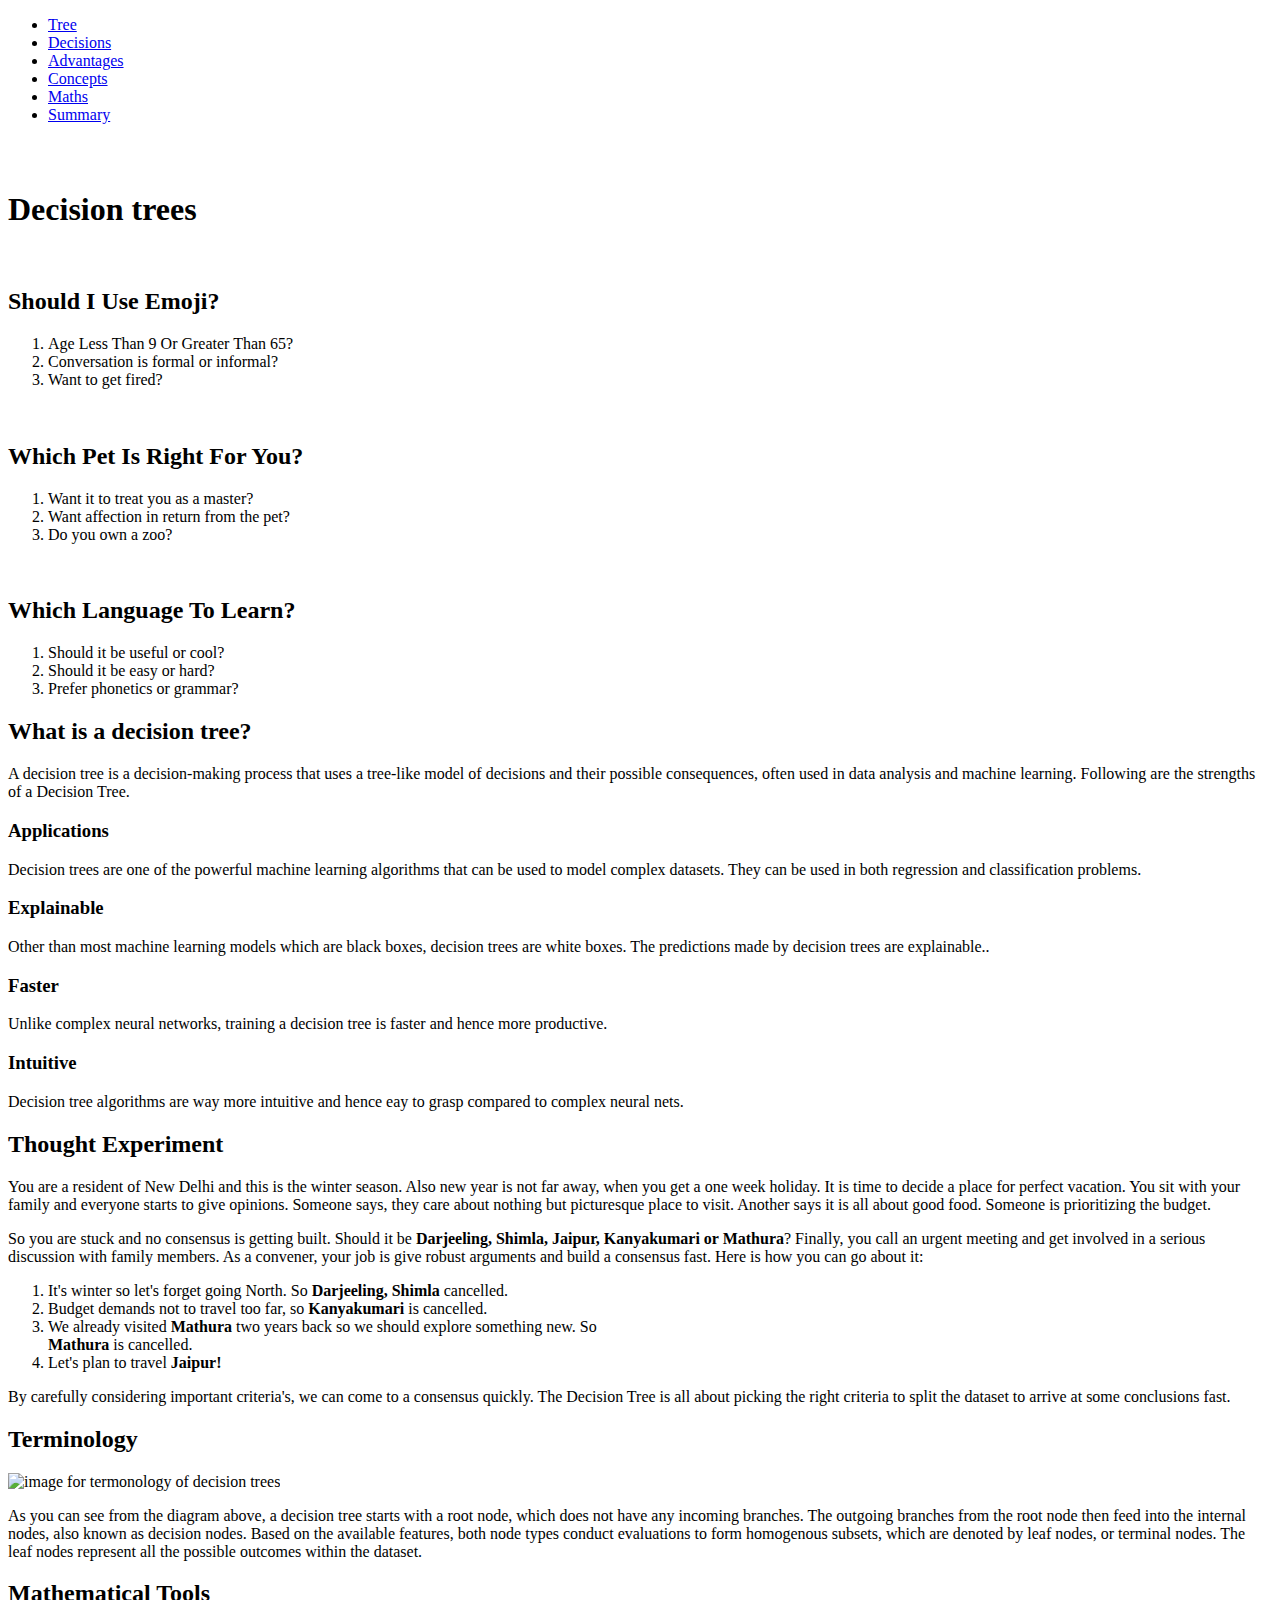
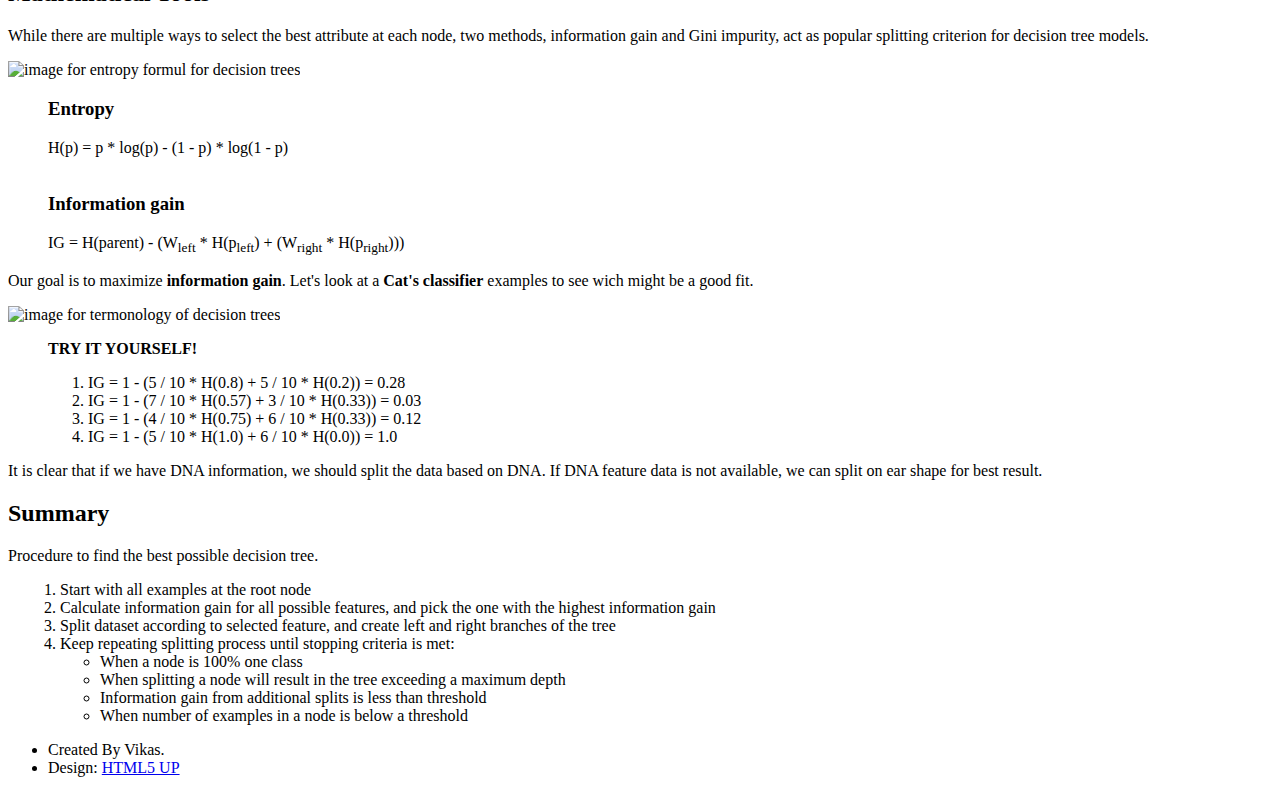
==== index.html @ 7789162d "Add files via upload" ====
<!DOCTYPE HTML>
<!--
	Hyperspace by HTML5 UP
	html5up.net | @ajlkn
	Free for personal and commercial use under the CCA 3.0 license (html5up.net/license)
-->
<html>

<head>
	<title>Decision trees</title>
	<meta charset="utf-8" />
	<meta name="viewport" content="width=device-width, initial-scale=1, user-scalable=no" />
	<link rel="stylesheet" href="assets/css/main.css" />
	<link rel="stylesheet" href="assets/css/tree.css" />
	<noscript>
		<link rel="stylesheet" href="assets/css/noscript.css" />
	</noscript>


</head>

<body class="is-preload">

	<!-- Sidebar -->
	<section id="sidebar">
		
		<div class="inner">
			<nav>
				<ul>
					<li><a href="#intro">Tree</a></li>
					<li><a href="#one">Decisions</a></li>
					<li><a href="#two">Advantages</a></li>

					<li><a href="#three">Concepts</a></li>
					<li><a href="#four">Maths</a></li>
					<li><a href="#five">Summary</a></li>

				</ul>
			</nav>
		</div>
	</section>

	<!-- Wrapper -->
	<div id="wrapper">
		<div style="margin-left: 8px; margin-right: 8px; padding: 6px; text-align: right;">
			<a href="/index.html" style="color: #fff;">Home</a>
			<a href="/details.html" style="margin-left: 10px; color: #fff;">Details</a>
			<a href="/lab.html" style="color: #fff; margin-left: 10px;">Lab</a>
		</div>
		
		<!-- Intro -->
		<section id="intro" class="wrapper style1 fullscreen fade-up">
			<div class="inner">
				<h1>Decision trees</h1>
			</div>
		</section>

		<!-- One -->
		<section id="one" class="wrapper style2 spotlights">
			<section>
				<a href="#" class="image"><img src="images/emoji.png" alt="" data-position="center center" /></a>
				<div class="content">
					<div class="inner">
						<h2>Should I Use Emoji?</h2>

						<ol class="">
							<li>
								Age Less Than 9 Or Greater Than 65?
							</li>
							<li>
								Conversation is formal or informal?
							</li>
							<li>
								Want to get fired?
							</li>

						</ol>
					</div>
				</div>
			</section>
			<section>
				<a href="#" class="image"><img src="images/pets.png" alt="" data-position="top center" /></a>
				<div class="content">
					<div class="inner">
						<h2>Which Pet Is Right For You?</h2>
						<ol class="">
							<li>
								Want it to treat you as a master?
							</li>
							<li>
								Want affection in return from the pet?
							</li>
							<li>
								Do you own a zoo?
							</li>

						</ol>
					</div>
				</div>
			</section>
			<section>
				<a href="#" class="image"><img src="images/language.png" alt="" data-position="25% 25%" /></a>
				<div class="content">
					<div class="inner">
						<h2>Which Language To Learn?</h2>
						<ol class="">
							<li>
								Should it be useful or cool?
							</li>
							<li>
								Should it be easy or hard?
							</li>
							<li>
								Prefer phonetics or grammar?
							</li>

						</ol>
					</div>
				</div>
			</section>

		</section>

		<!-- Two -->
		<section id="two" class="wrapper style3 fade-up">
			<div class="inner">
				<h2>What is a decision tree?</h2>
				<p> A decision tree is a decision-making process that uses a tree-like model
					of decisions and their possible consequences, often used in data analysis and machine learning.
					Following are the strengths of
					a Decision Tree.</p>
				<div class="features">
					<section>
						<h3>Applications</h3>
						<p>Decision trees are one of the powerful machine learning algorithms that can be used to model
							complex datasets. They can be used in both regression and classification problems.</p>
					</section>
					<section>
						<h3>Explainable</h3>
						<p>Other than most machine learning models which are black boxes, decision trees are white
							boxes. The predictions made by decision trees are explainable..</p>
					</section>
					<section>
						<h3>Faster</h3>
						<p>Unlike complex neural networks, training a decision tree is faster and hence more productive.
						</p>
					</section>

					<section>
						<h3>Intuitive</h3>
						<p>Decision tree algorithms are way more intuitive and hence eay to grasp compared to complex
							neural nets.</p>
					</section>

				</div>

			</div>
		</section>

		<section id="three" class="wrapper style3 fade-up">
			<div class="inner">
				<div class="faetures">

					<!-- Concept -->
					<section>
						<h2>Thought Experiment</h2>
						<p>
							You are a resident of New Delhi and this is the winter season. Also new year is not far
							away, when you get a one week holiday. It is time to decide a place for perfect
							vacation. You sit with your family and everyone starts to give opinions.
							Someone says, they care about nothing but picturesque place to visit. Another says it is
							all about good food. Someone is prioritizing the budget.
						</p>
						<p>
							So you are stuck and no consensus is getting built. Should it be <b>Darjeeling, Shimla,
								Jaipur, Kanyakumari or Mathura</b>?
							Finally, you call an urgent meeting and get involved in a serious discussion with family
							members. As a convener, your job is give robust arguments and build a consensus fast.
							Here is how you can go about it:
						</p>
						<ol>
							<li>It's winter so let's forget going North. So <b>Darjeeling, Shimla</b> cancelled.</li>
							<li>Budget demands not to travel too far, so <b>Kanyakumari</b> is cancelled.</li>
							<li>We already visited <b>Mathura</b> two years back so we should explore something new.
								So</li>
							<b>Mathura</b> is cancelled.
							<li>Let's plan to travel <b>Jaipur!</b></li>
						</ol>

						<p>
							By carefully considering important criteria's, we can come to a consensus quickly. The
							Decision Tree is all about picking the right criteria to split the dataset to arrive at
							some conclusions fast.
						</p>

					</section>

					<!-- Termonology -->
					<section>
						<h2>Terminology</h2>
						<div class="box alt">
							<div class="row gtr-uniform">
								<div class="col-12">
									<span class="">
										<img src="images/termonology.png" width="600"
											alt="image for termonology of decision trees" />
									</span>
								</div>
								<p>As you can see from the diagram above, a decision tree starts with a root node,
									which
									does not have any incoming branches. The outgoing branches from the root node
									then feed
									into the internal nodes, also known as decision nodes. Based on the available
									features,
									both node types conduct evaluations to form homogenous subsets, which are
									denoted by
									leaf nodes, or terminal nodes. The leaf nodes represent all the possible
									outcomes within
									the dataset.</p>

							</div>
						</div>

					</section>
				</div>
			</div>
		</section>
		<!--  -->
		<section id="four" class="wrapper style3 fade-up">
			<div class="inner">
				<div class="faetures">
					<!-- Concept -->
					<section>
						<h2>Mathematical Tools</h2>
						<div class="box alt">
							<div class="row gtr-uniform">
								<p>While there are multiple ways to select the best attribute at each node, two
									methods, information gain and Gini impurity, act as popular splitting criterion
									for decision tree models.
								</p>
								<div class="col-12" style="display: inline;">
									<span class="">
										<img src="images/entropy_curve.png" width="600" class="img_inline"
											alt="image for entropy formul for decision trees" />

									</span>

									<blockquote>
										<h3>Entropy</h3>
										H(p) = p * log(p) - (1 - p) * log(1 - p)
										<br><br>
										<h3>Information gain </h3>
										IG = H(parent) - (W<sub>left</sub> * H(p<sub>left</sub>) +
										(W<sub>right</sub> *
										H(p<sub>right</sub>)))
									</blockquote>
									<p>
										Our goal is to maximize <b>information gain</b>. Let's look at a <b>Cat's
											classifier</b> examples to see wich might be a good fit.
									</p>

								</div>


								<div class="col-12">
									<span class="">
										<img src="images/decision_tree_options.png" width="600"
											alt="image for termonology of decision trees" />
									</span>
									<blockquote>
										<b>TRY IT YOURSELF!</b>
										<ol>
											<li>
												IG = 1 - (5 / 10 * H(0.8) + 5 / 10 * H(0.2)) = 0.28
											</li>
											<li>
												IG = 1 - (7 / 10 * H(0.57) + 3 / 10 * H(0.33)) = 0.03
											</li>
											<li>
												IG = 1 - (4 / 10 * H(0.75) + 6 / 10 * H(0.33)) = 0.12
											</li>
											<li>
												IG = 1 - (5 / 10 * H(1.0) + 6 / 10 * H(0.0)) = 1.0
											</li>
										</ol>
									</blockquote>


									<p>It is clear that if we have DNA information, we should split the data based
										on
										DNA. If DNA feature data is not available, we can split on ear shape for
										best
										result.</p>
								</div>


							</div>
						</div>

					</section>


				</div>
			</div>
		</section>

		<section id="five" class="wrapper style3 fade-up">
			<div class="inner">
				<div class="faetures">
					<!-- Summary -->
					<section>
						<h2>Summary</h2>
						<div class="box alt">
							<div class="row gtr-uniform">

								<p>Procedure to find the best possible decision tree.
								</p>

								<ol style="margin-left: 12px;padding-top: 0px;">
									<li>Start with all examples at the root node</li>
									<li>Calculate information gain for all possible features, and pick the one with
										the highest information gain</li>
									<li>Split dataset according to selected feature, and create left and right
										branches of the tree</li>

									<li>Keep repeating splitting process until stopping criteria is met:
										<ul>
											<li>When a node is 100% one class</li>
											<li>When splitting a node will result in the tree exceeding a maximum
												depth</li>
											<li>Information gain from additional splits is less than threshold</li>
											<li>When number of examples in a node is below a threshold</li>
										</ul>
									</li>


								</ol>

							</div>
						</div>

					</section>


				</div>
			</div>
		</section>

	</div>

	<!-- Footer -->
	<footer id="footer" class="wrapper style1-alt">
		<div class="inner">
			<ul class="menu">
				<li>Created By Vikas.</li>
				<li>Design: <a href="http://html5up.net">HTML5 UP</a></li>
			</ul>
		</div>
	</footer>

	<!-- Scripts -->
	<script src="assets/js/jquery.min.js"></script>
	<script src="assets/js/jquery.scrollex.min.js"></script>
	<script src="assets/js/jquery.scrolly.min.js"></script>
	<script src="assets/js/browser.min.js"></script>
	<script src="assets/js/breakpoints.min.js"></script>
	<script src="assets/js/util.js"></script>
	<script src="assets/js/main.js"></script>

</body>

</html>
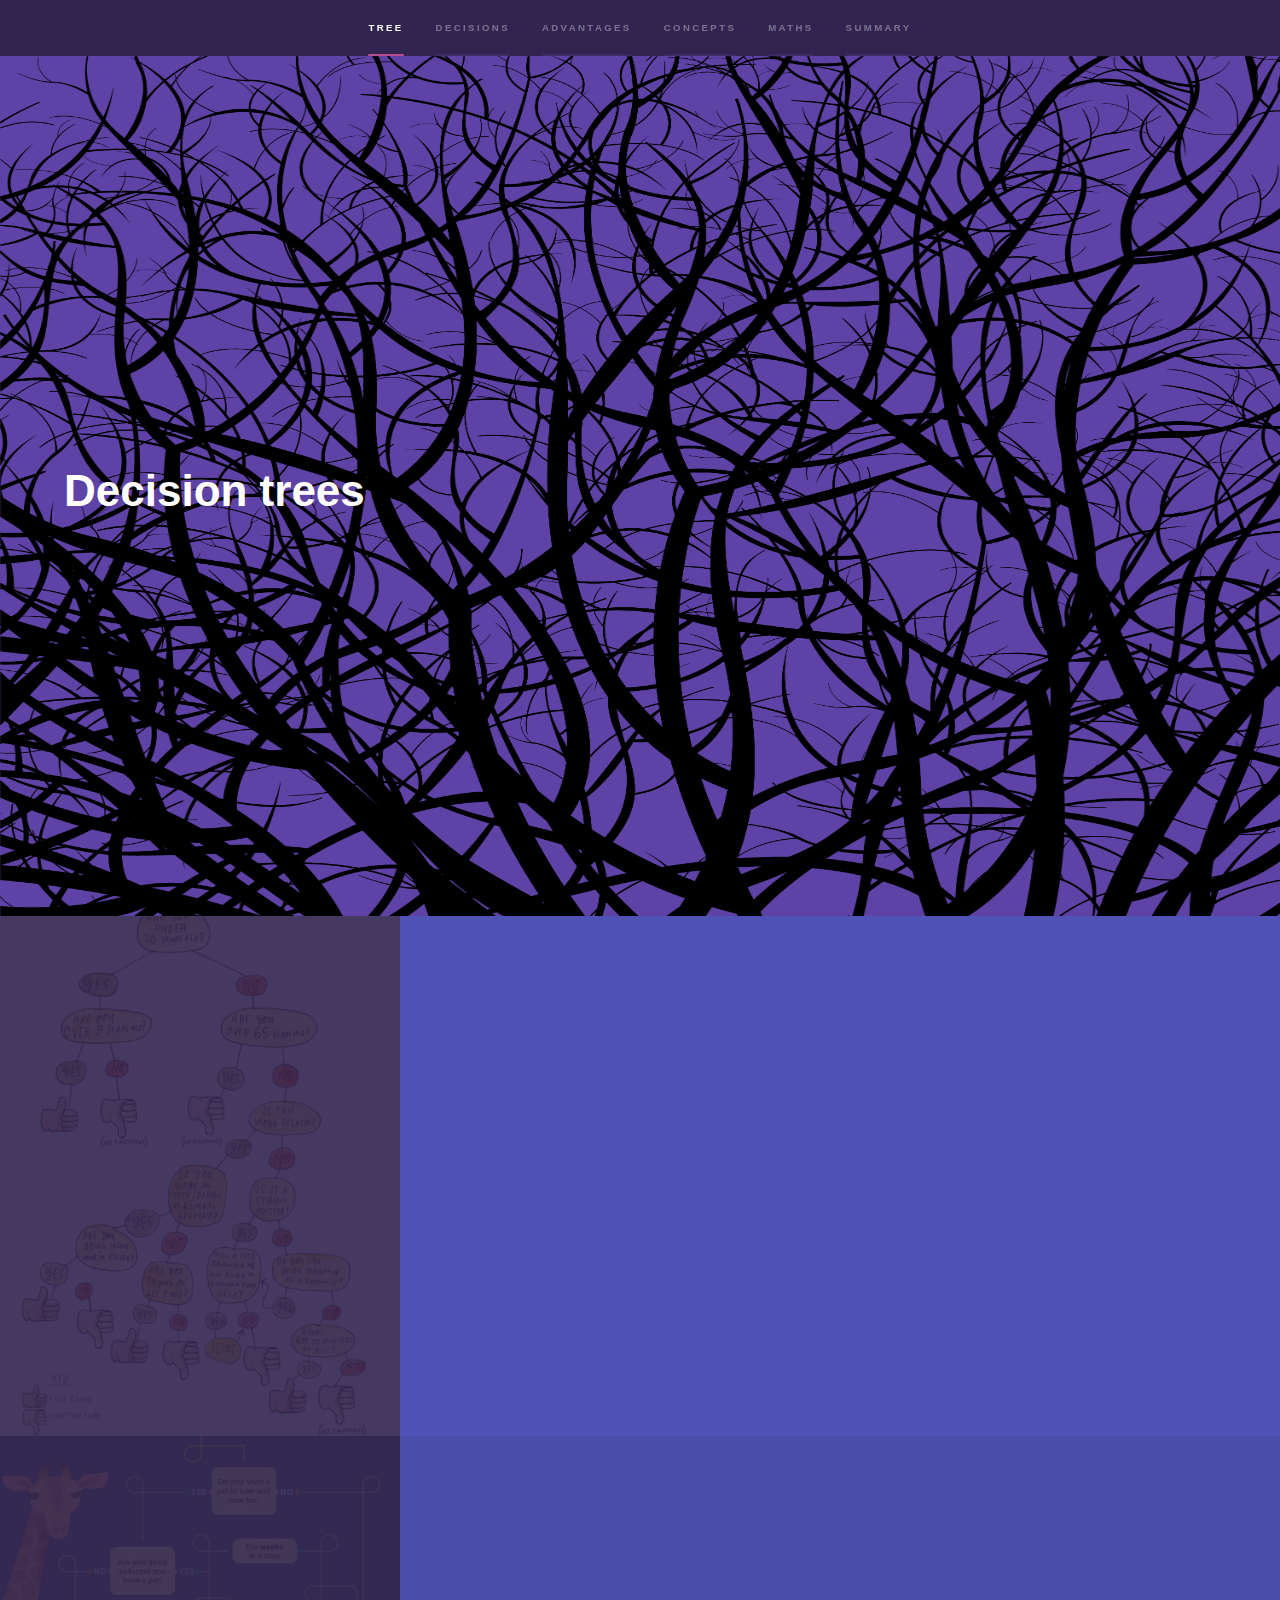
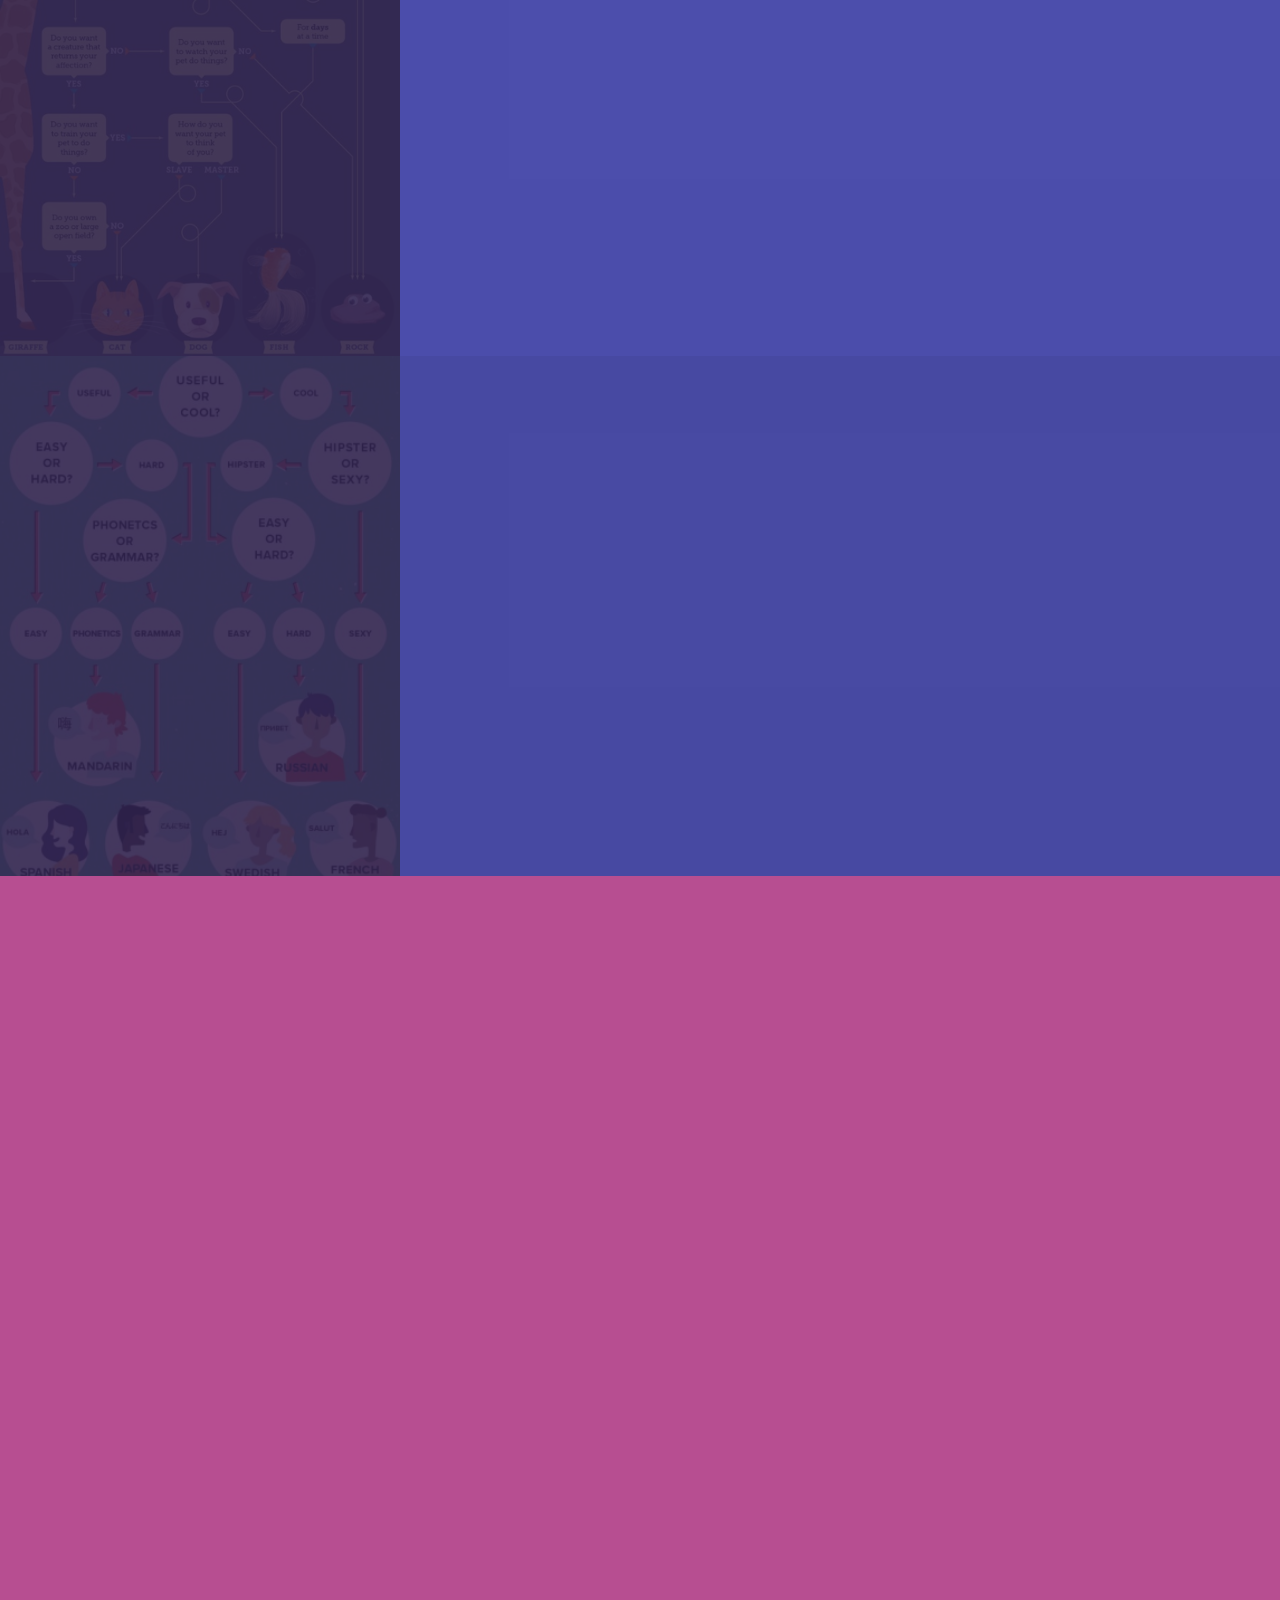
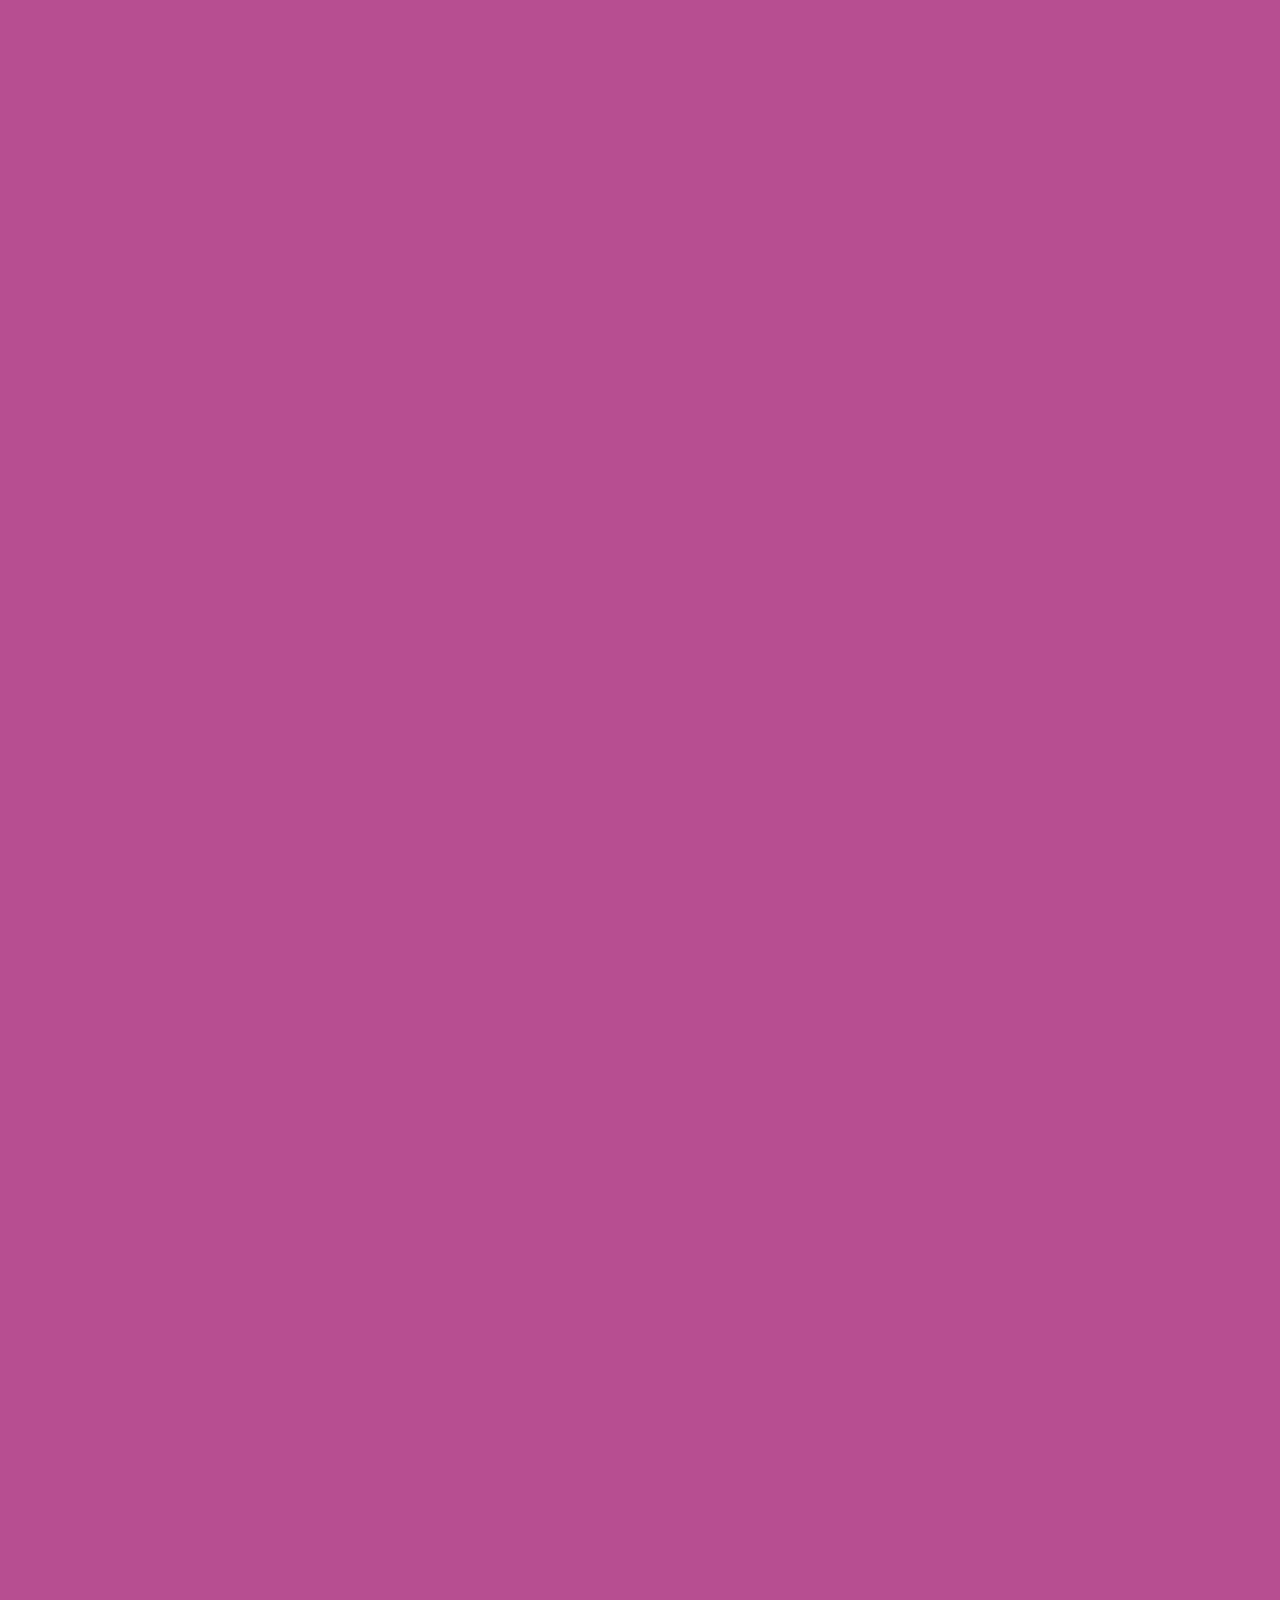
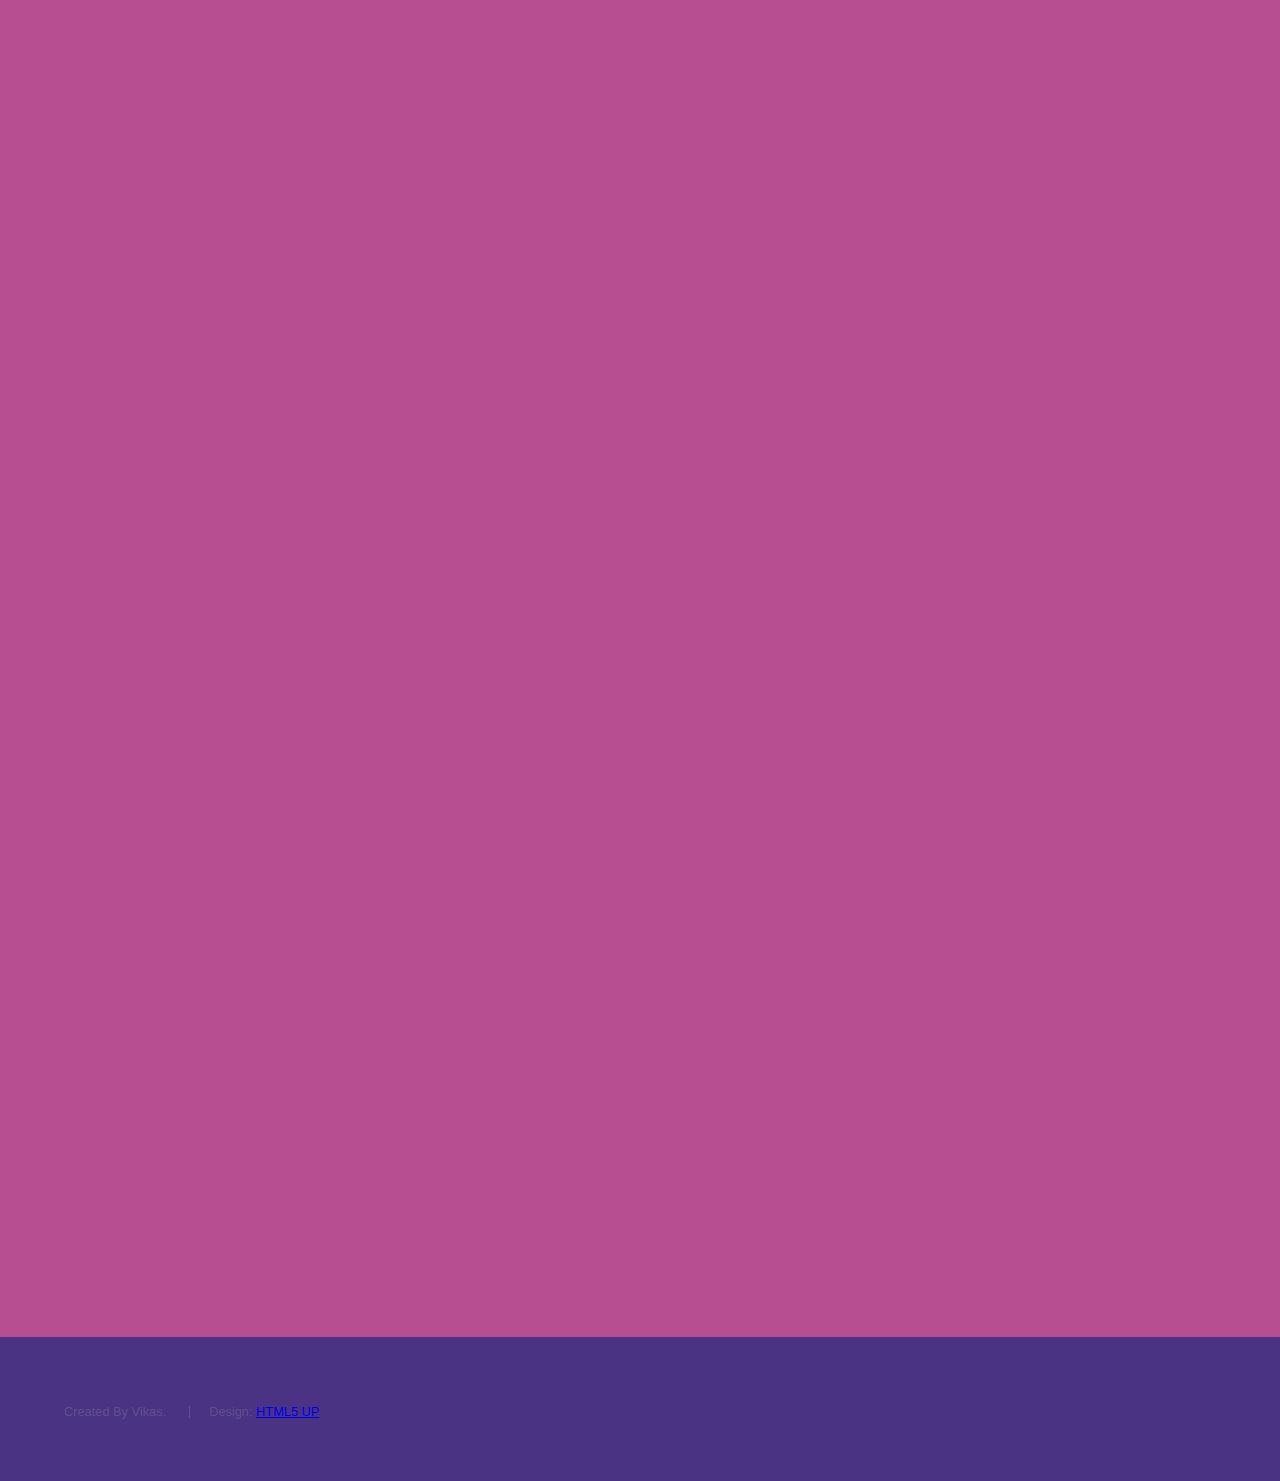
==== commit 1aea5a8a: "Update index.html, remove header navigation for now." ====
--- a/index.html
+++ b/index.html
@@ -41,13 +41,7 @@
 	</section>
 
 	<!-- Wrapper -->
-	<div id="wrapper">
-		<div style="margin-left: 8px; margin-right: 8px; padding: 6px; text-align: right;">
-			<a href="/index.html" style="color: #fff;">Home</a>
-			<a href="/details.html" style="margin-left: 10px; color: #fff;">Details</a>
-			<a href="/lab.html" style="color: #fff; margin-left: 10px;">Lab</a>
-		</div>
-		
+	<div id="wrapper">		
 		<!-- Intro -->
 		<section id="intro" class="wrapper style1 fullscreen fade-up">
 			<div class="inner">
@@ -369,4 +363,4 @@
 
 </body>
 
-</html>+</html>
--- a/assets/css/main.css
+++ b/assets/css/main.css
@@ -0,0 +1,3803 @@
+@import url(fontawesome-all.min.css);
+
+/*
+	Hyperspace by HTML5 UP
+	html5up.net | @ajlkn
+	Free for personal and commercial use under the CCA 3.0 license (html5up.net/license)
+*/
+
+html, body, div, span, applet, object,
+iframe, h1, h2, h3, h4, h5, h6, p, blockquote,
+pre, a, abbr, acronym, address, big, cite,
+code, del, dfn, em, img, ins, kbd, q, s, samp,
+small, strike, strong, sub, sup, tt, var, b,
+u, i, center, dl, dt, dd, ol, ul, li, fieldset,
+form, label, legend, table, caption, tbody,
+tfoot, thead, tr, th, td, article, aside,
+canvas, details, embed, figure, figcaption,
+footer, header, hgroup, menu, nav, output, ruby,
+section, summary, time, mark, audio, video {
+	margin: 0;
+	padding: 0;
+	border: 0;
+	font-size: 100%;
+	font: inherit;
+	vertical-align: baseline;}
+
+article, aside, details, figcaption, figure,
+footer, header, hgroup, menu, nav, section {
+	display: block;}
+
+body {
+	line-height: 1;
+}
+
+ol, ul {
+	list-style: none;
+}
+
+blockquote, q {
+	quotes: none;
+}
+
+	blockquote:before, blockquote:after, q:before, q:after {
+		content: '';
+		content: none;
+	}
+
+table {
+	border-collapse: collapse;
+	border-spacing: 0;
+}
+
+body {
+	-webkit-text-size-adjust: none;
+}
+
+mark {
+	background-color: transparent;
+	color: inherit;
+}
+
+input::-moz-focus-inner {
+	border: 0;
+	padding: 0;
+}
+
+input, select, textarea {
+	-moz-appearance: none;
+	-webkit-appearance: none;
+	-ms-appearance: none;
+	appearance: none;
+}
+
+/* Basic */
+
+	@-ms-viewport {
+		width: device-width;
+	}
+
+	body {
+		-ms-overflow-style: scrollbar;
+	}
+
+	@media screen and (max-width: 480px) {
+
+		html, body {
+			min-width: 320px;
+		}
+
+	}
+
+	html {
+		box-sizing: border-box;
+	}
+
+	*, *:before, *:after {
+		box-sizing: inherit;
+	}
+
+	body {
+		background: #312450;
+	}
+
+		body.is-preload *, body.is-preload *:before, body.is-preload *:after {
+			-moz-animation: none !important;
+			-webkit-animation: none !important;
+			-ms-animation: none !important;
+			animation: none !important;
+			-moz-transition: none !important;
+			-webkit-transition: none !important;
+			-ms-transition: none !important;
+			transition: none !important;
+		}
+
+/* Type */
+
+	body, input, select, textarea {
+		color: rgba(255, 255, 255, 0.55);
+		font-family: Arial, Helvetica, sans-serif;
+		font-size: 16.5pt;
+		font-weight: normal;
+		line-height: 1.75;
+	}
+
+		@media screen and (max-width: 1680px) {
+
+			body, input, select, textarea {
+				font-size: 13pt;
+			}
+
+		}
+
+		@media screen and (max-width: 1280px) {
+
+			body, input, select, textarea {
+				font-size: 12pt;
+			}
+
+		}
+
+		@media screen and (max-width: 360px) {
+
+			body, input, select, textarea {
+				font-size: 11pt;
+			}
+
+		}
+
+
+
+		a:hover {
+			border-bottom-color: transparent;
+			color: #ffffff;
+		}
+
+	strong, b {
+		color: #ffffff;
+		font-weight: bold;
+	}
+
+	em, i {
+		font-style: italic;
+	}
+
+	p {
+		margin: 0 0 2em 0;
+	}
+
+	h1, h2, h3, h4, h5, h6 {
+		color: #ffffff;
+		font-weight: bold;
+		line-height: 1.5;
+		margin: 0 0 0.5em 0;
+	}
+
+		h1 a, h2 a, h3 a, h4 a, h5 a, h6 a {
+			color: inherit;
+			text-decoration: none;
+		}
+
+	h1 {
+		font-size: 2.75em;
+	}
+
+		h1.major {
+			margin: 0 0 1.3em 0;
+			position: relative;
+			padding-bottom: 0.35em;
+		}
+
+			h1.major:after {
+				background-image: -moz-linear-gradient(to right, #5e42a6, #b74e91);
+				background-image: -webkit-linear-gradient(to right, #5e42a6, #b74e91);
+				background-image: -ms-linear-gradient(to right, #5e42a6, #b74e91);
+				background-image: linear-gradient(to right, #5e42a6, #b74e91);
+				-moz-transition: max-width 0.2s ease;
+				-webkit-transition: max-width 0.2s ease;
+				-ms-transition: max-width 0.2s ease;
+				transition: max-width 0.2s ease;
+				border-radius: 0.2em;
+				bottom: 0;
+				content: '';
+				height: 0.05em;
+				position: absolute;
+				right: 0;
+				width: 100%;
+			}
+
+	h2 {
+		font-size: 1.75em;
+	}
+
+	h3 {
+		font-size: 1.1em;
+	}
+
+	h4 {
+		font-size: 1em;
+	}
+
+	h5 {
+		font-size: 0.8em;
+	}
+
+	h6 {
+		font-size: 0.6em;
+	}
+
+	@media screen and (max-width: 736px) {
+
+		h1 {
+			font-size: 2em;
+		}
+
+		h2 {
+			font-size: 1.25em;
+		}
+
+		h3 {
+			font-size: 1em;
+		}
+
+		h4 {
+			font-size: 0.8em;
+		}
+
+		h5 {
+			font-size: 0.6em;
+		}
+
+		h6 {
+			font-size: 0.6em;
+		}
+
+	}
+
+	sub {
+		font-size: 0.8em;
+		position: relative;
+		top: 0.5em;
+	}
+
+	sup {
+		font-size: 0.8em;
+		position: relative;
+		top: -0.5em;
+	}
+
+	blockquote {
+		border-left: solid 4px rgba(255, 255, 255, 0.15);
+		font-style: italic;
+		margin: 0 0 2em 0;
+		padding: 0.5em 0 0.5em 2em;
+	}
+
+	code {
+		background: rgba(255, 255, 255, 0.05);
+		border-radius: 0.25em;
+		border: solid 1px rgba(255, 255, 255, 0.15);
+		font-family: "Courier New", monospace;
+		font-size: 0.9em;
+		margin: 0 0.25em;
+		padding: 0.25em 0.65em;
+	}
+
+	pre {
+		-webkit-overflow-scrolling: touch;
+		font-family: "Courier New", monospace;
+		font-size: 0.9em;
+		margin: 0 0 2em 0;
+	}
+
+		pre code {
+			display: block;
+			line-height: 1.75em;
+			padding: 1em 1.5em;
+			overflow-x: auto;
+		}
+
+	hr {
+		border: 0;
+		border-bottom: solid 1px rgba(255, 255, 255, 0.15);
+		margin: 2em 0;
+	}
+
+		hr.major {
+			margin: 3em 0;
+		}
+
+	.align-left {
+		text-align: left;
+	}
+
+	.align-center {
+		text-align: center;
+	}
+
+	.align-right {
+		text-align: right;
+	}
+
+/* Row */
+
+	.row {
+		display: flex;
+		flex-wrap: wrap;
+		box-sizing: border-box;
+		align-items: stretch;
+	}
+
+		.row > * {
+			box-sizing: border-box;
+		}
+
+		.row.gtr-uniform > * > :last-child {
+			margin-bottom: 0;
+		}
+
+		.row.aln-left {
+			justify-content: flex-start;
+		}
+
+		.row.aln-center {
+			justify-content: center;
+		}
+
+		.row.aln-right {
+			justify-content: flex-end;
+		}
+
+		.row.aln-top {
+			align-items: flex-start;
+		}
+
+		.row.aln-middle {
+			align-items: center;
+		}
+
+		.row.aln-bottom {
+			align-items: flex-end;
+		}
+
+		.row > .imp {
+			order: -1;
+		}
+
+		.row > .col-1 {
+			width: 8.33333%;
+		}
+
+		.row > .off-1 {
+			margin-left: 8.33333%;
+		}
+
+		.row > .col-2 {
+			width: 16.66667%;
+		}
+
+		.row > .off-2 {
+			margin-left: 16.66667%;
+		}
+
+		.row > .col-3 {
+			width: 25%;
+		}
+
+		.row > .off-3 {
+			margin-left: 25%;
+		}
+
+		.row > .col-4 {
+			width: 33.33333%;
+		}
+
+		.row > .off-4 {
+			margin-left: 33.33333%;
+		}
+
+		.row > .col-5 {
+			width: 41.66667%;
+		}
+
+		.row > .off-5 {
+			margin-left: 41.66667%;
+		}
+
+		.row > .col-6 {
+			width: 50%;
+		}
+
+		.row > .off-6 {
+			margin-left: 50%;
+		}
+
+		.row > .col-7 {
+			width: 58.33333%;
+		}
+
+		.row > .off-7 {
+			margin-left: 58.33333%;
+		}
+
+		.row > .col-8 {
+			width: 66.66667%;
+		}
+
+		.row > .off-8 {
+			margin-left: 66.66667%;
+		}
+
+		.row > .col-9 {
+			width: 75%;
+		}
+
+		.row > .off-9 {
+			margin-left: 75%;
+		}
+
+		.row > .col-10 {
+			width: 83.33333%;
+		}
+
+		.row > .off-10 {
+			margin-left: 83.33333%;
+		}
+
+		.row > .col-11 {
+			width: 91.66667%;
+		}
+
+		.row > .off-11 {
+			margin-left: 91.66667%;
+		}
+
+		.row > .col-12 {
+			width: 100%;
+		}
+
+		.row > .off-12 {
+			margin-left: 100%;
+		}
+
+		.row.gtr-0 {
+			margin-top: 0;
+			margin-left: 0em;
+		}
+
+			.row.gtr-0 > * {
+				padding: 0 0 0 0em;
+			}
+
+			.row.gtr-0.gtr-uniform {
+				margin-top: 0em;
+			}
+
+				.row.gtr-0.gtr-uniform > * {
+					padding-top: 0em;
+				}
+
+		.row.gtr-25 {
+			margin-top: 0;
+			margin-left: -0.375em;
+		}
+
+			.row.gtr-25 > * {
+				padding: 0 0 0 0.375em;
+			}
+
+			.row.gtr-25.gtr-uniform {
+				margin-top: -0.375em;
+			}
+
+				.row.gtr-25.gtr-uniform > * {
+					padding-top: 0.375em;
+				}
+
+		.row.gtr-50 {
+			margin-top: 0;
+			margin-left: -0.75em;
+		}
+
+			.row.gtr-50 > * {
+				padding: 0 0 0 0.75em;
+			}
+
+			.row.gtr-50.gtr-uniform {
+				margin-top: -0.75em;
+			}
+
+				.row.gtr-50.gtr-uniform > * {
+					padding-top: 0.75em;
+				}
+
+		.row {
+			margin-top: 0;
+			margin-left: -1.5em;
+		}
+
+			.row > * {
+				padding: 0 0 0 1.5em;
+			}
+
+			.row.gtr-uniform {
+				margin-top: -1.5em;
+			}
+
+				.row.gtr-uniform > * {
+					padding-top: 1.5em;
+				}
+
+		.row.gtr-150 {
+			margin-top: 0;
+			margin-left: -2.25em;
+		}
+
+			.row.gtr-150 > * {
+				padding: 0 0 0 2.25em;
+			}
+
+			.row.gtr-150.gtr-uniform {
+				margin-top: -2.25em;
+			}
+
+				.row.gtr-150.gtr-uniform > * {
+					padding-top: 2.25em;
+				}
+
+		.row.gtr-200 {
+			margin-top: 0;
+			margin-left: -3em;
+		}
+
+			.row.gtr-200 > * {
+				padding: 0 0 0 3em;
+			}
+
+			.row.gtr-200.gtr-uniform {
+				margin-top: -3em;
+			}
+
+				.row.gtr-200.gtr-uniform > * {
+					padding-top: 3em;
+				}
+
+		@media screen and (max-width: 1680px) {
+
+			.row {
+				display: flex;
+				flex-wrap: wrap;
+				box-sizing: border-box;
+				align-items: stretch;
+			}
+
+				.row > * {
+					box-sizing: border-box;
+				}
+
+				.row.gtr-uniform > * > :last-child {
+					margin-bottom: 0;
+				}
+
+				.row.aln-left {
+					justify-content: flex-start;
+				}
+
+				.row.aln-center {
+					justify-content: center;
+				}
+
+				.row.aln-right {
+					justify-content: flex-end;
+				}
+
+				.row.aln-top {
+					align-items: flex-start;
+				}
+
+				.row.aln-middle {
+					align-items: center;
+				}
+
+				.row.aln-bottom {
+					align-items: flex-end;
+				}
+
+				.row > .imp-xlarge {
+					order: -1;
+				}
+
+				.row > .col-1-xlarge {
+					width: 8.33333%;
+				}
+
+				.row > .off-1-xlarge {
+					margin-left: 8.33333%;
+				}
+
+				.row > .col-2-xlarge {
+					width: 16.66667%;
+				}
+
+				.row > .off-2-xlarge {
+					margin-left: 16.66667%;
+				}
+
+				.row > .col-3-xlarge {
+					width: 25%;
+				}
+
+				.row > .off-3-xlarge {
+					margin-left: 25%;
+				}
+
+				.row > .col-4-xlarge {
+					width: 33.33333%;
+				}
+
+				.row > .off-4-xlarge {
+					margin-left: 33.33333%;
+				}
+
+				.row > .col-5-xlarge {
+					width: 41.66667%;
+				}
+
+				.row > .off-5-xlarge {
+					margin-left: 41.66667%;
+				}
+
+				.row > .col-6-xlarge {
+					width: 50%;
+				}
+
+				.row > .off-6-xlarge {
+					margin-left: 50%;
+				}
+
+				.row > .col-7-xlarge {
+					width: 58.33333%;
+				}
+
+				.row > .off-7-xlarge {
+					margin-left: 58.33333%;
+				}
+
+				.row > .col-8-xlarge {
+					width: 66.66667%;
+				}
+
+				.row > .off-8-xlarge {
+					margin-left: 66.66667%;
+				}
+
+				.row > .col-9-xlarge {
+					width: 75%;
+				}
+
+				.row > .off-9-xlarge {
+					margin-left: 75%;
+				}
+
+				.row > .col-10-xlarge {
+					width: 83.33333%;
+				}
+
+				.row > .off-10-xlarge {
+					margin-left: 83.33333%;
+				}
+
+				.row > .col-11-xlarge {
+					width: 91.66667%;
+				}
+
+				.row > .off-11-xlarge {
+					margin-left: 91.66667%;
+				}
+
+				.row > .col-12-xlarge {
+					width: 100%;
+				}
+
+				.row > .off-12-xlarge {
+					margin-left: 100%;
+				}
+
+				.row.gtr-0 {
+					margin-top: 0;
+					margin-left: 0em;
+				}
+
+					.row.gtr-0 > * {
+						padding: 0 0 0 0em;
+					}
+
+					.row.gtr-0.gtr-uniform {
+						margin-top: 0em;
+					}
+
+						.row.gtr-0.gtr-uniform > * {
+							padding-top: 0em;
+						}
+
+				.row.gtr-25 {
+					margin-top: 0;
+					margin-left: -0.375em;
+				}
+
+					.row.gtr-25 > * {
+						padding: 0 0 0 0.375em;
+					}
+
+					.row.gtr-25.gtr-uniform {
+						margin-top: -0.375em;
+					}
+
+						.row.gtr-25.gtr-uniform > * {
+							padding-top: 0.375em;
+						}
+
+				.row.gtr-50 {
+					margin-top: 0;
+					margin-left: -0.75em;
+				}
+
+					.row.gtr-50 > * {
+						padding: 0 0 0 0.75em;
+					}
+
+					.row.gtr-50.gtr-uniform {
+						margin-top: -0.75em;
+					}
+
+						.row.gtr-50.gtr-uniform > * {
+							padding-top: 0.75em;
+						}
+
+				.row {
+					margin-top: 0;
+					margin-left: -1.5em;
+				}
+
+					.row > * {
+						padding: 0 0 0 1.5em;
+					}
+
+					.row.gtr-uniform {
+						margin-top: -1.5em;
+					}
+
+						.row.gtr-uniform > * {
+							padding-top: 1.5em;
+						}
+
+				.row.gtr-150 {
+					margin-top: 0;
+					margin-left: -2.25em;
+				}
+
+					.row.gtr-150 > * {
+						padding: 0 0 0 2.25em;
+					}
+
+					.row.gtr-150.gtr-uniform {
+						margin-top: -2.25em;
+					}
+
+						.row.gtr-150.gtr-uniform > * {
+							padding-top: 2.25em;
+						}
+
+				.row.gtr-200 {
+					margin-top: 0;
+					margin-left: -3em;
+				}
+
+					.row.gtr-200 > * {
+						padding: 0 0 0 3em;
+					}
+
+					.row.gtr-200.gtr-uniform {
+						margin-top: -3em;
+					}
+
+						.row.gtr-200.gtr-uniform > * {
+							padding-top: 3em;
+						}
+
+		}
+
+		@media screen and (max-width: 1280px) {
+
+			.row {
+				display: flex;
+				flex-wrap: wrap;
+				box-sizing: border-box;
+				align-items: stretch;
+			}
+
+				.row > * {
+					box-sizing: border-box;
+				}
+
+				.row.gtr-uniform > * > :last-child {
+					margin-bottom: 0;
+				}
+
+				.row.aln-left {
+					justify-content: flex-start;
+				}
+
+				.row.aln-center {
+					justify-content: center;
+				}
+
+				.row.aln-right {
+					justify-content: flex-end;
+				}
+
+				.row.aln-top {
+					align-items: flex-start;
+				}
+
+				.row.aln-middle {
+					align-items: center;
+				}
+
+				.row.aln-bottom {
+					align-items: flex-end;
+				}
+
+				.row > .imp-large {
+					order: -1;
+				}
+
+				.row > .col-1-large {
+					width: 8.33333%;
+				}
+
+				.row > .off-1-large {
+					margin-left: 8.33333%;
+				}
+
+				.row > .col-2-large {
+					width: 16.66667%;
+				}
+
+				.row > .off-2-large {
+					margin-left: 16.66667%;
+				}
+
+				.row > .col-3-large {
+					width: 25%;
+				}
+
+				.row > .off-3-large {
+					margin-left: 25%;
+				}
+
+				.row > .col-4-large {
+					width: 33.33333%;
+				}
+
+				.row > .off-4-large {
+					margin-left: 33.33333%;
+				}
+
+				.row > .col-5-large {
+					width: 41.66667%;
+				}
+
+				.row > .off-5-large {
+					margin-left: 41.66667%;
+				}
+
+				.row > .col-6-large {
+					width: 50%;
+				}
+
+				.row > .off-6-large {
+					margin-left: 50%;
+				}
+
+				.row > .col-7-large {
+					width: 58.33333%;
+				}
+
+				.row > .off-7-large {
+					margin-left: 58.33333%;
+				}
+
+				.row > .col-8-large {
+					width: 66.66667%;
+				}
+
+				.row > .off-8-large {
+					margin-left: 66.66667%;
+				}
+
+				.row > .col-9-large {
+					width: 75%;
+				}
+
+				.row > .off-9-large {
+					margin-left: 75%;
+				}
+
+				.row > .col-10-large {
+					width: 83.33333%;
+				}
+
+				.row > .off-10-large {
+					margin-left: 83.33333%;
+				}
+
+				.row > .col-11-large {
+					width: 91.66667%;
+				}
+
+				.row > .off-11-large {
+					margin-left: 91.66667%;
+				}
+
+				.row > .col-12-large {
+					width: 100%;
+				}
+
+				.row > .off-12-large {
+					margin-left: 100%;
+				}
+
+				.row.gtr-0 {
+					margin-top: 0;
+					margin-left: 0em;
+				}
+
+					.row.gtr-0 > * {
+						padding: 0 0 0 0em;
+					}
+
+					.row.gtr-0.gtr-uniform {
+						margin-top: 0em;
+					}
+
+						.row.gtr-0.gtr-uniform > * {
+							padding-top: 0em;
+						}
+
+				.row.gtr-25 {
+					margin-top: 0;
+					margin-left: -0.375em;
+				}
+
+					.row.gtr-25 > * {
+						padding: 0 0 0 0.375em;
+					}
+
+					.row.gtr-25.gtr-uniform {
+						margin-top: -0.375em;
+					}
+
+						.row.gtr-25.gtr-uniform > * {
+							padding-top: 0.375em;
+						}
+
+				.row.gtr-50 {
+					margin-top: 0;
+					margin-left: -0.75em;
+				}
+
+					.row.gtr-50 > * {
+						padding: 0 0 0 0.75em;
+					}
+
+					.row.gtr-50.gtr-uniform {
+						margin-top: -0.75em;
+					}
+
+						.row.gtr-50.gtr-uniform > * {
+							padding-top: 0.75em;
+						}
+
+				.row {
+					margin-top: 0;
+					margin-left: -1.5em;
+				}
+
+					.row > * {
+						padding: 0 0 0 1.5em;
+					}
+
+					.row.gtr-uniform {
+						margin-top: -1.5em;
+					}
+
+						.row.gtr-uniform > * {
+							padding-top: 1.5em;
+						}
+
+				.row.gtr-150 {
+					margin-top: 0;
+					margin-left: -2.25em;
+				}
+
+					.row.gtr-150 > * {
+						padding: 0 0 0 2.25em;
+					}
+
+					.row.gtr-150.gtr-uniform {
+						margin-top: -2.25em;
+					}
+
+						.row.gtr-150.gtr-uniform > * {
+							padding-top: 2.25em;
+						}
+
+				.row.gtr-200 {
+					margin-top: 0;
+					margin-left: -3em;
+				}
+
+					.row.gtr-200 > * {
+						padding: 0 0 0 3em;
+					}
+
+					.row.gtr-200.gtr-uniform {
+						margin-top: -3em;
+					}
+
+						.row.gtr-200.gtr-uniform > * {
+							padding-top: 3em;
+						}
+
+		}
+
+		@media screen and (max-width: 980px) {
+
+			.row {
+				display: flex;
+				flex-wrap: wrap;
+				box-sizing: border-box;
+				align-items: stretch;
+			}
+
+				.row > * {
+					box-sizing: border-box;
+				}
+
+				.row.gtr-uniform > * > :last-child {
+					margin-bottom: 0;
+				}
+
+				.row.aln-left {
+					justify-content: flex-start;
+				}
+
+				.row.aln-center {
+					justify-content: center;
+				}
+
+				.row.aln-right {
+					justify-content: flex-end;
+				}
+
+				.row.aln-top {
+					align-items: flex-start;
+				}
+
+				.row.aln-middle {
+					align-items: center;
+				}
+
+				.row.aln-bottom {
+					align-items: flex-end;
+				}
+
+				.row > .imp-medium {
+					order: -1;
+				}
+
+				.row > .col-1-medium {
+					width: 8.33333%;
+				}
+
+				.row > .off-1-medium {
+					margin-left: 8.33333%;
+				}
+
+				.row > .col-2-medium {
+					width: 16.66667%;
+				}
+
+				.row > .off-2-medium {
+					margin-left: 16.66667%;
+				}
+
+				.row > .col-3-medium {
+					width: 25%;
+				}
+
+				.row > .off-3-medium {
+					margin-left: 25%;
+				}
+
+				.row > .col-4-medium {
+					width: 33.33333%;
+				}
+
+				.row > .off-4-medium {
+					margin-left: 33.33333%;
+				}
+
+				.row > .col-5-medium {
+					width: 41.66667%;
+				}
+
+				.row > .off-5-medium {
+					margin-left: 41.66667%;
+				}
+
+				.row > .col-6-medium {
+					width: 50%;
+				}
+
+				.row > .off-6-medium {
+					margin-left: 50%;
+				}
+
+				.row > .col-7-medium {
+					width: 58.33333%;
+				}
+
+				.row > .off-7-medium {
+					margin-left: 58.33333%;
+				}
+
+				.row > .col-8-medium {
+					width: 66.66667%;
+				}
+
+				.row > .off-8-medium {
+					margin-left: 66.66667%;
+				}
+
+				.row > .col-9-medium {
+					width: 75%;
+				}
+
+				.row > .off-9-medium {
+					margin-left: 75%;
+				}
+
+				.row > .col-10-medium {
+					width: 83.33333%;
+				}
+
+				.row > .off-10-medium {
+					margin-left: 83.33333%;
+				}
+
+				.row > .col-11-medium {
+					width: 91.66667%;
+				}
+
+				.row > .off-11-medium {
+					margin-left: 91.66667%;
+				}
+
+				.row > .col-12-medium {
+					width: 100%;
+				}
+
+				.row > .off-12-medium {
+					margin-left: 100%;
+				}
+
+				.row.gtr-0 {
+					margin-top: 0;
+					margin-left: 0em;
+				}
+
+					.row.gtr-0 > * {
+						padding: 0 0 0 0em;
+					}
+
+					.row.gtr-0.gtr-uniform {
+						margin-top: 0em;
+					}
+
+						.row.gtr-0.gtr-uniform > * {
+							padding-top: 0em;
+						}
+
+				.row.gtr-25 {
+					margin-top: 0;
+					margin-left: -0.375em;
+				}
+
+					.row.gtr-25 > * {
+						padding: 0 0 0 0.375em;
+					}
+
+					.row.gtr-25.gtr-uniform {
+						margin-top: -0.375em;
+					}
+
+						.row.gtr-25.gtr-uniform > * {
+							padding-top: 0.375em;
+						}
+
+				.row.gtr-50 {
+					margin-top: 0;
+					margin-left: -0.75em;
+				}
+
+					.row.gtr-50 > * {
+						padding: 0 0 0 0.75em;
+					}
+
+					.row.gtr-50.gtr-uniform {
+						margin-top: -0.75em;
+					}
+
+						.row.gtr-50.gtr-uniform > * {
+							padding-top: 0.75em;
+						}
+
+				.row {
+					margin-top: 0;
+					margin-left: -1.5em;
+				}
+
+					.row > * {
+						padding: 0 0 0 1.5em;
+					}
+
+					.row.gtr-uniform {
+						margin-top: -1.5em;
+					}
+
+						.row.gtr-uniform > * {
+							padding-top: 1.5em;
+						}
+
+				.row.gtr-150 {
+					margin-top: 0;
+					margin-left: -2.25em;
+				}
+
+					.row.gtr-150 > * {
+						padding: 0 0 0 2.25em;
+					}
+
+					.row.gtr-150.gtr-uniform {
+						margin-top: -2.25em;
+					}
+
+						.row.gtr-150.gtr-uniform > * {
+							padding-top: 2.25em;
+						}
+
+				.row.gtr-200 {
+					margin-top: 0;
+					margin-left: -3em;
+				}
+
+					.row.gtr-200 > * {
+						padding: 0 0 0 3em;
+					}
+
+					.row.gtr-200.gtr-uniform {
+						margin-top: -3em;
+					}
+
+						.row.gtr-200.gtr-uniform > * {
+							padding-top: 3em;
+						}
+
+		}
+
+		@media screen and (max-width: 736px) {
+
+			.row {
+				display: flex;
+				flex-wrap: wrap;
+				box-sizing: border-box;
+				align-items: stretch;
+			}
+
+				.row > * {
+					box-sizing: border-box;
+				}
+
+				.row.gtr-uniform > * > :last-child {
+					margin-bottom: 0;
+				}
+
+				.row.aln-left {
+					justify-content: flex-start;
+				}
+
+				.row.aln-center {
+					justify-content: center;
+				}
+
+				.row.aln-right {
+					justify-content: flex-end;
+				}
+
+				.row.aln-top {
+					align-items: flex-start;
+				}
+
+				.row.aln-middle {
+					align-items: center;
+				}
+
+				.row.aln-bottom {
+					align-items: flex-end;
+				}
+
+				.row > .imp-small {
+					order: -1;
+				}
+
+				.row > .col-1-small {
+					width: 8.33333%;
+				}
+
+				.row > .off-1-small {
+					margin-left: 8.33333%;
+				}
+
+				.row > .col-2-small {
+					width: 16.66667%;
+				}
+
+				.row > .off-2-small {
+					margin-left: 16.66667%;
+				}
+
+				.row > .col-3-small {
+					width: 25%;
+				}
+
+				.row > .off-3-small {
+					margin-left: 25%;
+				}
+
+				.row > .col-4-small {
+					width: 33.33333%;
+				}
+
+				.row > .off-4-small {
+					margin-left: 33.33333%;
+				}
+
+				.row > .col-5-small {
+					width: 41.66667%;
+				}
+
+				.row > .off-5-small {
+					margin-left: 41.66667%;
+				}
+
+				.row > .col-6-small {
+					width: 50%;
+				}
+
+				.row > .off-6-small {
+					margin-left: 50%;
+				}
+
+				.row > .col-7-small {
+					width: 58.33333%;
+				}
+
+				.row > .off-7-small {
+					margin-left: 58.33333%;
+				}
+
+				.row > .col-8-small {
+					width: 66.66667%;
+				}
+
+				.row > .off-8-small {
+					margin-left: 66.66667%;
+				}
+
+				.row > .col-9-small {
+					width: 75%;
+				}
+
+				.row > .off-9-small {
+					margin-left: 75%;
+				}
+
+				.row > .col-10-small {
+					width: 83.33333%;
+				}
+
+				.row > .off-10-small {
+					margin-left: 83.33333%;
+				}
+
+				.row > .col-11-small {
+					width: 91.66667%;
+				}
+
+				.row > .off-11-small {
+					margin-left: 91.66667%;
+				}
+
+				.row > .col-12-small {
+					width: 100%;
+				}
+
+				.row > .off-12-small {
+					margin-left: 100%;
+				}
+
+				.row.gtr-0 {
+					margin-top: 0;
+					margin-left: 0em;
+				}
+
+					.row.gtr-0 > * {
+						padding: 0 0 0 0em;
+					}
+
+					.row.gtr-0.gtr-uniform {
+						margin-top: 0em;
+					}
+
+						.row.gtr-0.gtr-uniform > * {
+							padding-top: 0em;
+						}
+
+				.row.gtr-25 {
+					margin-top: 0;
+					margin-left: -0.375em;
+				}
+
+					.row.gtr-25 > * {
+						padding: 0 0 0 0.375em;
+					}
+
+					.row.gtr-25.gtr-uniform {
+						margin-top: -0.375em;
+					}
+
+						.row.gtr-25.gtr-uniform > * {
+							padding-top: 0.375em;
+						}
+
+				.row.gtr-50 {
+					margin-top: 0;
+					margin-left: -0.75em;
+				}
+
+					.row.gtr-50 > * {
+						padding: 0 0 0 0.75em;
+					}
+
+					.row.gtr-50.gtr-uniform {
+						margin-top: -0.75em;
+					}
+
+						.row.gtr-50.gtr-uniform > * {
+							padding-top: 0.75em;
+						}
+
+				.row {
+					margin-top: 0;
+					margin-left: -1.5em;
+				}
+
+					.row > * {
+						padding: 0 0 0 1.5em;
+					}
+
+					.row.gtr-uniform {
+						margin-top: -1.5em;
+					}
+
+						.row.gtr-uniform > * {
+							padding-top: 1.5em;
+						}
+
+				.row.gtr-150 {
+					margin-top: 0;
+					margin-left: -2.25em;
+				}
+
+					.row.gtr-150 > * {
+						padding: 0 0 0 2.25em;
+					}
+
+					.row.gtr-150.gtr-uniform {
+						margin-top: -2.25em;
+					}
+
+						.row.gtr-150.gtr-uniform > * {
+							padding-top: 2.25em;
+						}
+
+				.row.gtr-200 {
+					margin-top: 0;
+					margin-left: -3em;
+				}
+
+					.row.gtr-200 > * {
+						padding: 0 0 0 3em;
+					}
+
+					.row.gtr-200.gtr-uniform {
+						margin-top: -3em;
+					}
+
+						.row.gtr-200.gtr-uniform > * {
+							padding-top: 3em;
+						}
+
+		}
+
+		@media screen and (max-width: 480px) {
+
+			.row {
+				display: flex;
+				flex-wrap: wrap;
+				box-sizing: border-box;
+				align-items: stretch;
+			}
+
+				.row > * {
+					box-sizing: border-box;
+				}
+
+				.row.gtr-uniform > * > :last-child {
+					margin-bottom: 0;
+				}
+
+				.row.aln-left {
+					justify-content: flex-start;
+				}
+
+				.row.aln-center {
+					justify-content: center;
+				}
+
+				.row.aln-right {
+					justify-content: flex-end;
+				}
+
+				.row.aln-top {
+					align-items: flex-start;
+				}
+
+				.row.aln-middle {
+					align-items: center;
+				}
+
+				.row.aln-bottom {
+					align-items: flex-end;
+				}
+
+				.row > .imp-xsmall {
+					order: -1;
+				}
+
+				.row > .col-1-xsmall {
+					width: 8.33333%;
+				}
+
+				.row > .off-1-xsmall {
+					margin-left: 8.33333%;
+				}
+
+				.row > .col-2-xsmall {
+					width: 16.66667%;
+				}
+
+				.row > .off-2-xsmall {
+					margin-left: 16.66667%;
+				}
+
+				.row > .col-3-xsmall {
+					width: 25%;
+				}
+
+				.row > .off-3-xsmall {
+					margin-left: 25%;
+				}
+
+				.row > .col-4-xsmall {
+					width: 33.33333%;
+				}
+
+				.row > .off-4-xsmall {
+					margin-left: 33.33333%;
+				}
+
+				.row > .col-5-xsmall {
+					width: 41.66667%;
+				}
+
+				.row > .off-5-xsmall {
+					margin-left: 41.66667%;
+				}
+
+				.row > .col-6-xsmall {
+					width: 50%;
+				}
+
+				.row > .off-6-xsmall {
+					margin-left: 50%;
+				}
+
+				.row > .col-7-xsmall {
+					width: 58.33333%;
+				}
+
+				.row > .off-7-xsmall {
+					margin-left: 58.33333%;
+				}
+
+				.row > .col-8-xsmall {
+					width: 66.66667%;
+				}
+
+				.row > .off-8-xsmall {
+					margin-left: 66.66667%;
+				}
+
+				.row > .col-9-xsmall {
+					width: 75%;
+				}
+
+				.row > .off-9-xsmall {
+					margin-left: 75%;
+				}
+
+				.row > .col-10-xsmall {
+					width: 83.33333%;
+				}
+
+				.row > .off-10-xsmall {
+					margin-left: 83.33333%;
+				}
+
+				.row > .col-11-xsmall {
+					width: 91.66667%;
+				}
+
+				.row > .off-11-xsmall {
+					margin-left: 91.66667%;
+				}
+
+				.row > .col-12-xsmall {
+					width: 100%;
+				}
+
+				.row > .off-12-xsmall {
+					margin-left: 100%;
+				}
+
+				.row.gtr-0 {
+					margin-top: 0;
+					margin-left: 0em;
+				}
+
+					.row.gtr-0 > * {
+						padding: 0 0 0 0em;
+					}
+
+					.row.gtr-0.gtr-uniform {
+						margin-top: 0em;
+					}
+
+						.row.gtr-0.gtr-uniform > * {
+							padding-top: 0em;
+						}
+
+				.row.gtr-25 {
+					margin-top: 0;
+					margin-left: -0.375em;
+				}
+
+					.row.gtr-25 > * {
+						padding: 0 0 0 0.375em;
+					}
+
+					.row.gtr-25.gtr-uniform {
+						margin-top: -0.375em;
+					}
+
+						.row.gtr-25.gtr-uniform > * {
+							padding-top: 0.375em;
+						}
+
+				.row.gtr-50 {
+					margin-top: 0;
+					margin-left: -0.75em;
+				}
+
+					.row.gtr-50 > * {
+						padding: 0 0 0 0.75em;
+					}
+
+					.row.gtr-50.gtr-uniform {
+						margin-top: -0.75em;
+					}
+
+						.row.gtr-50.gtr-uniform > * {
+							padding-top: 0.75em;
+						}
+
+				.row {
+					margin-top: 0;
+					margin-left: -1.5em;
+				}
+
+					.row > * {
+						padding: 0 0 0 1.5em;
+					}
+
+					.row.gtr-uniform {
+						margin-top: -1.5em;
+					}
+
+						.row.gtr-uniform > * {
+							padding-top: 1.5em;
+						}
+
+				.row.gtr-150 {
+					margin-top: 0;
+					margin-left: -2.25em;
+				}
+
+					.row.gtr-150 > * {
+						padding: 0 0 0 2.25em;
+					}
+
+					.row.gtr-150.gtr-uniform {
+						margin-top: -2.25em;
+					}
+
+						.row.gtr-150.gtr-uniform > * {
+							padding-top: 2.25em;
+						}
+
+				.row.gtr-200 {
+					margin-top: 0;
+					margin-left: -3em;
+				}
+
+					.row.gtr-200 > * {
+						padding: 0 0 0 3em;
+					}
+
+					.row.gtr-200.gtr-uniform {
+						margin-top: -3em;
+					}
+
+						.row.gtr-200.gtr-uniform > * {
+							padding-top: 3em;
+						}
+
+		}
+
+/* Box */
+
+	.box {
+		border-radius: 0.25em;
+		border: solid 1px rgba(255, 255, 255, 0.15);
+		margin-bottom: 2em;
+		padding: 1.5em;
+	}
+
+		.box > :last-child,
+		.box > :last-child > :last-child,
+		.box > :last-child > :last-child > :last-child {
+			margin-bottom: 0;
+		}
+
+		.box.alt {
+			border: 0;
+			border-radius: 0;
+			padding: 0;
+		}
+
+/* Button */
+
+	input[type="submit"],
+	input[type="reset"],
+	input[type="button"],
+	button,
+	.button {
+		-moz-appearance: none;
+		-webkit-appearance: none;
+		-ms-appearance: none;
+		appearance: none;
+		-moz-transition: border-color 0.2s ease;
+		-webkit-transition: border-color 0.2s ease;
+		-ms-transition: border-color 0.2s ease;
+		transition: border-color 0.2s ease;
+		background-color: transparent;
+		border: solid 1px !important;
+		border-color: rgba(255, 255, 255, 0.15) !important;
+		border-radius: 3em;
+		color: #ffffff !important;
+		cursor: pointer;
+		display: inline-block;
+		font-size: 0.6em;
+		font-weight: bold;
+		height: calc(4.75em + 2px);
+		letter-spacing: 0.25em;
+		line-height: 4.75em;
+		outline: 0;
+		padding: 0 3.75em;
+		position: relative;
+		text-align: center;
+		text-decoration: none;
+		text-transform: uppercase;
+		white-space: nowrap;
+	}
+
+		input[type="submit"]:after,
+		input[type="reset"]:after,
+		input[type="button"]:after,
+		button:after,
+		.button:after {
+			-moz-transform: scale(0.25);
+			-webkit-transform: scale(0.25);
+			-ms-transform: scale(0.25);
+			transform: scale(0.25);
+			pointer-events: none;
+			-moz-transition: opacity 0.2s ease, -moz-transform 0.2s ease;
+			-webkit-transition: opacity 0.2s ease, -webkit-transform 0.2s ease;
+			-ms-transition: opacity 0.2s ease, -ms-transform 0.2s ease;
+			transition: opacity 0.2s ease, transform 0.2s ease;
+			background: #ffffff;
+			border-radius: 3em;
+			content: '';
+			height: 100%;
+			left: 0;
+			opacity: 0;
+			position: absolute;
+			top: 0;
+			width: 100%;
+		}
+
+		input[type="submit"].icon:before,
+		input[type="reset"].icon:before,
+		input[type="button"].icon:before,
+		button.icon:before,
+		.button.icon:before {
+			margin-right: 0.75em;
+		}
+
+		input[type="submit"].fit,
+		input[type="reset"].fit,
+		input[type="button"].fit,
+		button.fit,
+		.button.fit {
+			width: 100%;
+		}
+
+		input[type="submit"].small,
+		input[type="reset"].small,
+		input[type="button"].small,
+		button.small,
+		.button.small {
+			font-size: 0.4em;
+		}
+
+		input[type="submit"].large,
+		input[type="reset"].large,
+		input[type="button"].large,
+		button.large,
+		.button.large {
+			font-size: 0.8em;
+		}
+
+		input[type="submit"].primary,
+		input[type="reset"].primary,
+		input[type="button"].primary,
+		button.primary,
+		.button.primary {
+			background-color: #ffffff;
+			color: #312450 !important;
+		}
+
+			input[type="submit"].primary:after,
+			input[type="reset"].primary:after,
+			input[type="button"].primary:after,
+			button.primary:after,
+			.button.primary:after {
+				display: none;
+			}
+
+		input[type="submit"].disabled, input[type="submit"]:disabled,
+		input[type="reset"].disabled,
+		input[type="reset"]:disabled,
+		input[type="button"].disabled,
+		input[type="button"]:disabled,
+		button.disabled,
+		button:disabled,
+		.button.disabled,
+		.button:disabled {
+			cursor: default;
+			opacity: 0.5;
+			pointer-events: none;
+		}
+
+		input[type="submit"]:hover,
+		input[type="reset"]:hover,
+		input[type="button"]:hover,
+		button:hover,
+		.button:hover {
+			border-color: rgba(255, 255, 255, 0.55) !important;
+		}
+
+			input[type="submit"]:hover:after,
+			input[type="reset"]:hover:after,
+			input[type="button"]:hover:after,
+			button:hover:after,
+			.button:hover:after {
+				opacity: 0.05;
+				-moz-transform: scale(1);
+				-webkit-transform: scale(1);
+				-ms-transform: scale(1);
+				transform: scale(1);
+			}
+
+			input[type="submit"]:hover:active,
+			input[type="reset"]:hover:active,
+			input[type="button"]:hover:active,
+			button:hover:active,
+			.button:hover:active {
+				border-color: #ffffff !important;
+			}
+
+				input[type="submit"]:hover:active:after,
+				input[type="reset"]:hover:active:after,
+				input[type="button"]:hover:active:after,
+				button:hover:active:after,
+				.button:hover:active:after {
+					opacity: 0.1;
+				}
+
+/* Features */
+
+	.features {
+		display: -moz-flex;
+		display: -webkit-flex;
+		display: -ms-flex;
+		display: flex;
+		-moz-flex-wrap: wrap;
+		-webkit-flex-wrap: wrap;
+		-ms-flex-wrap: wrap;
+		flex-wrap: wrap;
+		border-radius: 0.25em;
+		border: solid 1px rgba(255, 255, 255, 0.15);
+		background: rgba(255, 255, 255, 0.05);
+		margin: 0 0 2em 0;
+	}
+
+		.features section {
+			padding: 3.5em 3em 1em 7em ;
+			width: 50%;
+			border-top: solid 1px rgba(255, 255, 255, 0.15);
+			position: relative;
+		}
+
+			.features section:nth-child(-n + 2) {
+				border-top-width: 0;
+			}
+
+			.features section:nth-child(2n) {
+				border-left: solid 1px rgba(255, 255, 255, 0.15);
+			}
+
+			.features section .icon {
+				-moz-transition: opacity 0.5s ease, -moz-transform 0.5s ease;
+				-webkit-transition: opacity 0.5s ease, -webkit-transform 0.5s ease;
+				-ms-transition: opacity 0.5s ease, -ms-transform 0.5s ease;
+				transition: opacity 0.5s ease, transform 0.5s ease;
+				-moz-transition-delay: 1s;
+				-webkit-transition-delay: 1s;
+				-ms-transition-delay: 1s;
+				transition-delay: 1s;
+				-moz-transform: scale(1);
+				-webkit-transform: scale(1);
+				-ms-transform: scale(1);
+				transform: scale(1);
+				position: absolute;
+				left: 3em;
+				top: 3em;
+				opacity: 1;
+			}
+
+			.features section:nth-child(1) .icon {
+				-moz-transition-delay: 0.15s;
+				-webkit-transition-delay: 0.15s;
+				-ms-transition-delay: 0.15s;
+				transition-delay: 0.15s;
+			}
+
+			.features section:nth-child(2) .icon {
+				-moz-transition-delay: 0.3s;
+				-webkit-transition-delay: 0.3s;
+				-ms-transition-delay: 0.3s;
+				transition-delay: 0.3s;
+			}
+
+			.features section:nth-child(3) .icon {
+				-moz-transition-delay: 0.45s;
+				-webkit-transition-delay: 0.45s;
+				-ms-transition-delay: 0.45s;
+				transition-delay: 0.45s;
+			}
+
+			.features section:nth-child(4) .icon {
+				-moz-transition-delay: 0.6s;
+				-webkit-transition-delay: 0.6s;
+				-ms-transition-delay: 0.6s;
+				transition-delay: 0.6s;
+			}
+
+			.features section:nth-child(5) .icon {
+				-moz-transition-delay: 0.75s;
+				-webkit-transition-delay: 0.75s;
+				-ms-transition-delay: 0.75s;
+				transition-delay: 0.75s;
+			}
+
+			.features section:nth-child(6) .icon {
+				-moz-transition-delay: 0.9s;
+				-webkit-transition-delay: 0.9s;
+				-ms-transition-delay: 0.9s;
+				transition-delay: 0.9s;
+			}
+
+			.features section:nth-child(7) .icon {
+				-moz-transition-delay: 1.05s;
+				-webkit-transition-delay: 1.05s;
+				-ms-transition-delay: 1.05s;
+				transition-delay: 1.05s;
+			}
+
+			.features section:nth-child(8) .icon {
+				-moz-transition-delay: 1.2s;
+				-webkit-transition-delay: 1.2s;
+				-ms-transition-delay: 1.2s;
+				transition-delay: 1.2s;
+			}
+
+			.features section:nth-child(9) .icon {
+				-moz-transition-delay: 1.35s;
+				-webkit-transition-delay: 1.35s;
+				-ms-transition-delay: 1.35s;
+				transition-delay: 1.35s;
+			}
+
+			.features section:nth-child(10) .icon {
+				-moz-transition-delay: 1.5s;
+				-webkit-transition-delay: 1.5s;
+				-ms-transition-delay: 1.5s;
+				transition-delay: 1.5s;
+			}
+
+			.features section:nth-child(11) .icon {
+				-moz-transition-delay: 1.65s;
+				-webkit-transition-delay: 1.65s;
+				-ms-transition-delay: 1.65s;
+				transition-delay: 1.65s;
+			}
+
+			.features section:nth-child(12) .icon {
+				-moz-transition-delay: 1.8s;
+				-webkit-transition-delay: 1.8s;
+				-ms-transition-delay: 1.8s;
+				transition-delay: 1.8s;
+			}
+
+			.features section:nth-child(13) .icon {
+				-moz-transition-delay: 1.95s;
+				-webkit-transition-delay: 1.95s;
+				-ms-transition-delay: 1.95s;
+				transition-delay: 1.95s;
+			}
+
+			.features section:nth-child(14) .icon {
+				-moz-transition-delay: 2.1s;
+				-webkit-transition-delay: 2.1s;
+				-ms-transition-delay: 2.1s;
+				transition-delay: 2.1s;
+			}
+
+			.features section:nth-child(15) .icon {
+				-moz-transition-delay: 2.25s;
+				-webkit-transition-delay: 2.25s;
+				-ms-transition-delay: 2.25s;
+				transition-delay: 2.25s;
+			}
+
+			.features section:nth-child(16) .icon {
+				-moz-transition-delay: 2.4s;
+				-webkit-transition-delay: 2.4s;
+				-ms-transition-delay: 2.4s;
+				transition-delay: 2.4s;
+			}
+
+			.features section:nth-child(17) .icon {
+				-moz-transition-delay: 2.55s;
+				-webkit-transition-delay: 2.55s;
+				-ms-transition-delay: 2.55s;
+				transition-delay: 2.55s;
+			}
+
+			.features section:nth-child(18) .icon {
+				-moz-transition-delay: 2.7s;
+				-webkit-transition-delay: 2.7s;
+				-ms-transition-delay: 2.7s;
+				transition-delay: 2.7s;
+			}
+
+			.features section:nth-child(19) .icon {
+				-moz-transition-delay: 2.85s;
+				-webkit-transition-delay: 2.85s;
+				-ms-transition-delay: 2.85s;
+				transition-delay: 2.85s;
+			}
+
+			.features section:nth-child(20) .icon {
+				-moz-transition-delay: 3s;
+				-webkit-transition-delay: 3s;
+				-ms-transition-delay: 3s;
+				transition-delay: 3s;
+			}
+
+		.features.inactive section .icon {
+			-moz-transform: scale(0.5);
+			-webkit-transform: scale(0.5);
+			-ms-transform: scale(0.5);
+			transform: scale(0.5);
+			opacity: 0;
+		}
+
+		@media screen and (max-width: 980px) {
+
+			.features {
+				display: block;
+			}
+
+				.features section {
+					border-top-width: 1px !important;
+					border-left-width: 0 !important;
+					width: 100%;
+				}
+
+					.features section:first-child {
+						border-top-width: 0 !important;
+					}
+
+		}
+
+		@media screen and (max-width: 736px) {
+
+			.features section {
+				padding: 2.5em 1.5em 0.1em 5.5em ;
+			}
+
+				.features section .icon {
+					left: 1.5em;
+					top: 2em;
+				}
+
+		}
+
+		@media screen and (max-width: 480px) {
+
+			.features section {
+				padding: 2em 1.5em 0.1em 1.5em ;
+			}
+
+				.features section .icon {
+					left: 0;
+					position: relative;
+					top: 0;
+				}
+
+		}
+
+/* Form */
+
+	form {
+		margin: 0 0 2em 0;
+	}
+
+		form > :last-child {
+			margin-bottom: 0;
+		}
+
+		form > .fields {
+			display: -moz-flex;
+			display: -webkit-flex;
+			display: -ms-flex;
+			display: flex;
+			-moz-flex-wrap: wrap;
+			-webkit-flex-wrap: wrap;
+			-ms-flex-wrap: wrap;
+			flex-wrap: wrap;
+			width: calc(100% + 3em);
+			margin: -1.5em 0 2em -1.5em;
+		}
+
+			form > .fields > .field {
+				-moz-flex-grow: 0;
+				-webkit-flex-grow: 0;
+				-ms-flex-grow: 0;
+				flex-grow: 0;
+				-moz-flex-shrink: 0;
+				-webkit-flex-shrink: 0;
+				-ms-flex-shrink: 0;
+				flex-shrink: 0;
+				padding: 1.5em 0 0 1.5em;
+				width: calc(100% - 1.5em);
+			}
+
+				form > .fields > .field.half {
+					width: calc(50% - 0.75em);
+				}
+
+				form > .fields > .field.third {
+					width: calc(100%/3 - 0.5em);
+				}
+
+				form > .fields > .field.quarter {
+					width: calc(25% - 0.375em);
+				}
+
+		@media screen and (max-width: 480px) {
+
+			form > .fields {
+				width: calc(100% + 3em);
+				margin: -1.5em 0 2em -1.5em;
+			}
+
+				form > .fields > .field {
+					padding: 1.5em 0 0 1.5em;
+					width: calc(100% - 1.5em);
+				}
+
+					form > .fields > .field.half {
+						width: calc(100% - 1.5em);
+					}
+
+					form > .fields > .field.third {
+						width: calc(100% - 1.5em);
+					}
+
+					form > .fields > .field.quarter {
+						width: calc(100% - 1.5em);
+					}
+
+		}
+
+	label {
+		color: #ffffff;
+		font-weight: bold;
+		line-height: 1.5;
+		margin: 0 0 0.7em 0;
+		display: block;
+		font-size: 1.1em;
+	}
+
+	input[type="text"],
+	input[type="password"],
+	input[type="email"],
+	input[type="tel"],
+	select,
+	textarea {
+		-moz-appearance: none;
+		-webkit-appearance: none;
+		-ms-appearance: none;
+		appearance: none;
+		background: rgba(255, 255, 255, 0.05);
+		border-radius: 0.25em;
+		border: none;
+		border: solid 1px rgba(255, 255, 255, 0.15);
+		color: inherit;
+		display: block;
+		outline: 0;
+		padding: 0 1em;
+		text-decoration: none;
+		width: 100%;
+	}
+
+		input[type="text"]:invalid,
+		input[type="password"]:invalid,
+		input[type="email"]:invalid,
+		input[type="tel"]:invalid,
+		select:invalid,
+		textarea:invalid {
+			box-shadow: none;
+		}
+
+		input[type="text"]:focus,
+		input[type="password"]:focus,
+		input[type="email"]:focus,
+		input[type="tel"]:focus,
+		select:focus,
+		textarea:focus {
+			border-color: #ffffff;
+			box-shadow: 0 0 0 1px #ffffff;
+		}
+
+	select {
+		background-image: url("data:image/svg+xml;charset=utf8,%3Csvg xmlns='http://www.w3.org/2000/svg' width='40' height='40' preserveAspectRatio='none' viewBox='0 0 40 40'%3E%3Cpath d='M9.4,12.3l10.4,10.4l10.4-10.4c0.2-0.2,0.5-0.4,0.9-0.4c0.3,0,0.6,0.1,0.9,0.4l3.3,3.3c0.2,0.2,0.4,0.5,0.4,0.9 c0,0.4-0.1,0.6-0.4,0.9L20.7,31.9c-0.2,0.2-0.5,0.4-0.9,0.4c-0.3,0-0.6-0.1-0.9-0.4L4.3,17.3c-0.2-0.2-0.4-0.5-0.4-0.9 c0-0.4,0.1-0.6,0.4-0.9l3.3-3.3c0.2-0.2,0.5-0.4,0.9-0.4S9.1,12.1,9.4,12.3z' fill='rgba(255, 255, 255, 0.15)' /%3E%3C/svg%3E");
+		background-size: 1.25rem;
+		background-repeat: no-repeat;
+		background-position: calc(100% - 1rem) center;
+		height: 2.75em;
+		padding-right: 2.75em;
+		text-overflow: ellipsis;
+	}
+
+		select option {
+			color: #ffffff;
+			background: #312450;
+		}
+
+		select:focus::-ms-value {
+			background-color: transparent;
+		}
+
+		select::-ms-expand {
+			display: none;
+		}
+
+	input[type="text"],
+	input[type="password"],
+	input[type="email"],
+	select {
+		height: 2.75em;
+	}
+
+	textarea {
+		padding: 0.75em 1em;
+	}
+
+		body.is-ie textarea {
+			min-height: 10em;
+		}
+
+	input[type="checkbox"],
+	input[type="radio"] {
+		-moz-appearance: none;
+		-webkit-appearance: none;
+		-ms-appearance: none;
+		appearance: none;
+		display: block;
+		float: left;
+		margin-right: -2em;
+		opacity: 0;
+		width: 1em;
+		z-index: -1;
+	}
+
+		input[type="checkbox"] + label,
+		input[type="radio"] + label {
+			text-decoration: none;
+			color: rgba(255, 255, 255, 0.55);
+			cursor: pointer;
+			display: inline-block;
+			font-size: 1em;
+			font-weight: normal;
+			padding-left: 2.4em;
+			padding-right: 0.75em;
+			position: relative;
+		}
+
+			input[type="checkbox"] + label:before,
+			input[type="radio"] + label:before {
+				-moz-osx-font-smoothing: grayscale;
+				-webkit-font-smoothing: antialiased;
+				display: inline-block;
+				font-style: normal;
+				font-variant: normal;
+				text-rendering: auto;
+				line-height: 1;
+				text-transform: none !important;
+				font-family: 'Font Awesome 5 Free';
+				font-weight: 900;
+			}
+
+			input[type="checkbox"] + label:before,
+			input[type="radio"] + label:before {
+				background: rgba(255, 255, 255, 0.05);
+				border-radius: 0.25em;
+				border: solid 1px rgba(255, 255, 255, 0.15);
+				content: '';
+				display: inline-block;
+				font-size: 0.8em;
+				height: 2.0625em;
+				left: 0;
+				line-height: 2.0625em;
+				position: absolute;
+				text-align: center;
+				top: 0;
+				width: 2.0625em;
+			}
+
+		input[type="checkbox"]:checked + label:before,
+		input[type="radio"]:checked + label:before {
+			background: #ffffff;
+			border-color: #ffffff;
+			color: #b74e91;
+			content: '\f00c';
+		}
+
+		input[type="checkbox"]:focus + label:before,
+		input[type="radio"]:focus + label:before {
+			border-color: #ffffff;
+			box-shadow: 0 0 0 1px #ffffff;
+		}
+
+	input[type="checkbox"] + label:before {
+		border-radius: 0.25em;
+	}
+
+	input[type="radio"] + label:before {
+		border-radius: 100%;
+	}
+
+	::-webkit-input-placeholder {
+		color: rgba(255, 255, 255, 0.35) !important;
+		opacity: 1.0;
+	}
+
+	:-moz-placeholder {
+		color: rgba(255, 255, 255, 0.35) !important;
+		opacity: 1.0;
+	}
+
+	::-moz-placeholder {
+		color: rgba(255, 255, 255, 0.35) !important;
+		opacity: 1.0;
+	}
+
+	:-ms-input-placeholder {
+		color: rgba(255, 255, 255, 0.35) !important;
+		opacity: 1.0;
+	}
+
+/* Icon */
+
+	.icon {
+		text-decoration: none;
+		border-bottom: none;
+		position: relative;
+	}
+
+		.icon:before {
+			-moz-osx-font-smoothing: grayscale;
+			-webkit-font-smoothing: antialiased;
+			display: inline-block;
+			font-style: normal;
+			font-variant: normal;
+			text-rendering: auto;
+			line-height: 1;
+			text-transform: none !important;
+			font-family: 'Font Awesome 5 Free';
+			font-weight: 400;
+		}
+
+		.icon > .label {
+			display: none;
+		}
+
+		.icon:before {
+			line-height: inherit;
+		}
+
+		.icon.solid:before {
+			font-weight: 900;
+		}
+
+		.icon.brands:before {
+			font-family: 'Font Awesome 5 Brands';
+		}
+
+		.icon.major {
+			width: 2.5em;
+			height: 2.5em;
+			display: block;
+			background: #ffffff;
+			border-radius: 100%;
+			color: #312450;
+			text-align: center;
+			line-height: 2.5em;
+			margin: 0 0 1.3em 0;
+		}
+
+			.icon.major:before {
+				font-size: 1.25em;
+			}
+
+				.wrapper.style1 .icon.major:before {
+					color: #5e42a6;
+				}
+
+				.wrapper.style1-alt .icon.major:before {
+					color: #493382;
+				}
+
+				.wrapper.style2 .icon.major:before {
+					color: #5052b5;
+				}
+
+				.wrapper.style2-alt .icon.major:before {
+					color: #3e4094;
+				}
+
+				.wrapper.style3 .icon.major:before {
+					color: #b74e91;
+				}
+
+				.wrapper.style3-alt .icon.major:before {
+					color: #953d75;
+				}
+
+/* Image */
+
+	.image {
+		border-radius: 0.25em;
+		border: 0;
+		display: inline-block;
+		position: relative;
+	}
+
+		.image img {
+			border-radius: 0.25em;
+			display: block;
+		}
+
+		.image.left, .image.right {
+			max-width: 40%;
+		}
+
+			.image.left img, .image.right img {
+				width: 100%;
+			}
+
+		.image.left {
+			float: left;
+			margin: 0 1.5em 1em 0;
+			top: 0.25em;
+		}
+
+		.image.right {
+			float: right;
+			margin: 0 0 1em 1.5em;
+			top: 0.25em;
+		}
+
+		.image.fit {
+			display: block;
+			margin: 0 0 2em 0;
+			width: 100%;
+		}
+
+			.image.fit img {
+				width: 100%;
+			}
+
+		.image.main {
+			display: block;
+			margin: 0 0 3em 0;
+			width: 100%;
+		}
+
+			.image.main img {
+				width: 100%;
+			}
+
+/* List */
+
+	ol {
+		list-style: decimal;
+		margin: 0 0 2em 0;
+		padding-left: 1.25em;
+	}
+
+		ol li {
+			padding-left: 0.25em;
+		}
+
+	ul {
+		list-style: disc;
+		margin: 0 0 2em 0;
+		padding-left: 1em;
+	}
+
+		ul li {
+			padding-left: 0.5em;
+		}
+
+		ul.alt {
+			list-style: none;
+			padding-left: 0;
+		}
+
+			ul.alt li {
+				border-top: solid 1px rgba(255, 255, 255, 0.15);
+				padding: 0.5em 0;
+			}
+
+				ul.alt li:first-child {
+					border-top: 0;
+					padding-top: 0;
+				}
+
+	dl {
+		margin: 0 0 2em 0;
+	}
+
+		dl dt {
+			display: block;
+			font-weight: bold;
+			margin: 0 0 1em 0;
+		}
+
+		dl dd {
+			margin-left: 2em;
+		}
+
+/* Actions */
+
+	ul.actions {
+		display: -moz-flex;
+		display: -webkit-flex;
+		display: -ms-flex;
+		display: flex;
+		cursor: default;
+		list-style: none;
+		margin-left: -1em;
+		padding-left: 0;
+	}
+
+		ul.actions li {
+			padding: 0 0 0 1em;
+			vertical-align: middle;
+		}
+
+		ul.actions.special {
+			-moz-justify-content: center;
+			-webkit-justify-content: center;
+			-ms-justify-content: center;
+			justify-content: center;
+			width: 100%;
+			margin-left: 0;
+		}
+
+			ul.actions.special li:first-child {
+				padding-left: 0;
+			}
+
+		ul.actions.stacked {
+			-moz-flex-direction: column;
+			-webkit-flex-direction: column;
+			-ms-flex-direction: column;
+			flex-direction: column;
+			margin-left: 0;
+		}
+
+			ul.actions.stacked li {
+				padding: 1.3em 0 0 0;
+			}
+
+				ul.actions.stacked li:first-child {
+					padding-top: 0;
+				}
+
+		ul.actions.fit {
+			width: calc(100% + 1em);
+		}
+
+			ul.actions.fit li {
+				-moz-flex-grow: 1;
+				-webkit-flex-grow: 1;
+				-ms-flex-grow: 1;
+				flex-grow: 1;
+				-moz-flex-shrink: 1;
+				-webkit-flex-shrink: 1;
+				-ms-flex-shrink: 1;
+				flex-shrink: 1;
+				width: 100%;
+			}
+
+				ul.actions.fit li > * {
+					width: 100%;
+				}
+
+			ul.actions.fit.stacked {
+				width: 100%;
+			}
+
+		@media screen and (max-width: 480px) {
+
+			ul.actions:not(.fixed) {
+				-moz-flex-direction: column;
+				-webkit-flex-direction: column;
+				-ms-flex-direction: column;
+				flex-direction: column;
+				margin-left: 0;
+				width: 100% !important;
+			}
+
+				ul.actions:not(.fixed) li {
+					-moz-flex-grow: 1;
+					-webkit-flex-grow: 1;
+					-ms-flex-grow: 1;
+					flex-grow: 1;
+					-moz-flex-shrink: 1;
+					-webkit-flex-shrink: 1;
+					-ms-flex-shrink: 1;
+					flex-shrink: 1;
+					padding: 1em 0 0 0;
+					text-align: center;
+					width: 100%;
+				}
+
+					ul.actions:not(.fixed) li > * {
+						width: 100%;
+					}
+
+					ul.actions:not(.fixed) li:first-child {
+						padding-top: 0;
+					}
+
+					ul.actions:not(.fixed) li input[type="submit"],
+					ul.actions:not(.fixed) li input[type="reset"],
+					ul.actions:not(.fixed) li input[type="button"],
+					ul.actions:not(.fixed) li button,
+					ul.actions:not(.fixed) li .button {
+						width: 100%;
+					}
+
+						ul.actions:not(.fixed) li input[type="submit"].icon:before,
+						ul.actions:not(.fixed) li input[type="reset"].icon:before,
+						ul.actions:not(.fixed) li input[type="button"].icon:before,
+						ul.actions:not(.fixed) li button.icon:before,
+						ul.actions:not(.fixed) li .button.icon:before {
+							margin-left: -0.5rem;
+						}
+
+		}
+
+/* Contact */
+
+	ul.contact {
+		list-style: none;
+		padding: 0;
+	}
+
+		ul.contact > li {
+			padding: 0;
+			margin: 1.5em 0 0 0;
+		}
+
+			ul.contact > li:first-child {
+				margin-top: 0;
+			}
+
+/* Icons */
+
+	ul.icons {
+		cursor: default;
+		list-style: none;
+		padding-left: 0;
+	}
+
+		ul.icons li {
+			display: inline-block;
+			padding: 0 0.75em 0 0;
+		}
+
+			ul.icons li:last-child {
+				padding-right: 0;
+			}
+
+			ul.icons li > a, ul.icons li > span {
+				border: 0;
+			}
+
+				ul.icons li > a .label, ul.icons li > span .label {
+					display: none;
+				}
+
+/* Menu */
+
+	ul.menu {
+		list-style: none;
+		padding: 0;
+	}
+
+		ul.menu > li {
+			border-left: solid 1px rgba(255, 255, 255, 0.15);
+			display: inline-block;
+			line-height: 1;
+			margin-left: 1.5em;
+			padding: 0 0 0 1.5em;
+		}
+
+			ul.menu > li:first-child {
+				border-left: 0;
+				margin: 0;
+				padding-left: 0;
+			}
+
+		@media screen and (max-width: 480px) {
+
+			ul.menu > li {
+				border-left: 0;
+				display: block;
+				line-height: inherit;
+				margin: 0.5em 0 0 0;
+				padding-left: 0;
+			}
+
+		}
+
+/* Section/Article */
+
+	section.special, article.special {
+		text-align: center;
+	}
+
+	header p {
+		color: rgba(255, 255, 255, 0.35);
+		position: relative;
+		margin: 0 0 1.5em 0;
+	}
+
+	header h2 + p {
+		font-size: 1.25em;
+		margin-top: -1em;
+		line-height: 1.5em;
+	}
+
+	header h3 + p {
+		font-size: 1.1em;
+		margin-top: -0.8em;
+		line-height: 1.5em;
+	}
+
+	header h4 + p,
+	header h5 + p,
+	header h6 + p {
+		font-size: 0.9em;
+		margin-top: -0.6em;
+		line-height: 1.5em;
+	}
+
+/* Split */
+
+	.split {
+		display: -moz-flex;
+		display: -webkit-flex;
+		display: -ms-flex;
+		display: flex;
+	}
+
+		.split > * {
+			width: calc(50% - 2.5em);
+		}
+
+		.split > :nth-child(2n - 1) {
+			padding-right: 2.5em;
+			border-right: solid 1px rgba(255, 255, 255, 0.15);
+		}
+
+		.split > :nth-child(2n) {
+			padding-left: 2.5em;
+		}
+
+		.split.style1 > :nth-child(2n - 1) {
+			width: calc(66.66666% - 2.5em);
+		}
+
+		.split.style1 > :nth-child(2n) {
+			width: calc(33.33333% - 2.5em);
+		}
+
+		@media screen and (max-width: 1680px) {
+
+			.split > * {
+				width: calc(50% - 2em);
+			}
+
+			.split > :nth-child(2n - 1) {
+				padding-right: 2em;
+			}
+
+			.split > :nth-child(2n) {
+				padding-left: 2em;
+			}
+
+			.split.style1 > :nth-child(2n - 1) {
+				width: calc(66.66666% - 2em);
+			}
+
+			.split.style1 > :nth-child(2n) {
+				width: calc(33.33333% - 2em);
+			}
+
+		}
+
+		@media screen and (max-width: 980px) {
+
+			.split {
+				display: block;
+			}
+
+				.split > * {
+					border-top: solid 1px rgba(255, 255, 255, 0.15);
+					margin: 4em 0 0 0;
+					padding: 4em 0 0 0;
+					width: 100% !important;
+				}
+
+				.split > :nth-child(2n - 1) {
+					border-right: 0;
+					padding-right: 0;
+				}
+
+				.split > :nth-child(2n) {
+					padding-left: 0;
+				}
+
+				.split > :first-child {
+					border-top: 0;
+					margin-top: 0;
+					padding-top: 0;
+				}
+
+		}
+
+		@media screen and (max-width: 736px) {
+
+			.split > * {
+				margin: 3em 0 0 0;
+				padding: 3em 0 0 0;
+			}
+
+		}
+
+/* Spotlights */
+
+	.spotlights > section {
+		display: -moz-flex;
+		display: -webkit-flex;
+		display: -ms-flex;
+		display: flex;
+		-moz-flex-direction: row;
+		-webkit-flex-direction: row;
+		-ms-flex-direction: row;
+		flex-direction: row;
+		min-height: 32.5em;
+	}
+
+		body.is-ie .spotlights > section {
+			min-height: 0;
+		}
+
+		.spotlights > section > .image {
+			background-position: center center;
+			background-size: cover;
+			border-radius: 0;
+			display: block;
+			position: relative;
+			width: 25em;
+		}
+
+			.spotlights > section > .image img {
+				border-radius: 0;
+				display: block;
+			}
+
+			.spotlights > section > .image:before {
+				-moz-transition: opacity 1s ease;
+				-webkit-transition: opacity 1s ease;
+				-ms-transition: opacity 1s ease;
+				transition: opacity 1s ease;
+				background: rgba(49, 36, 80, 0.9);
+				content: '';
+				display: block;
+				height: 100%;
+				left: 0;
+				opacity: 0;
+				position: absolute;
+				top: 0;
+				width: 100%;
+			}
+
+		.spotlights > section > .content {
+			padding: 4em 5em 2em 5em ;
+			display: -moz-flex;
+			display: -webkit-flex;
+			display: -ms-flex;
+			display: flex;
+			-moz-flex-direction: column;
+			-webkit-flex-direction: column;
+			-ms-flex-direction: column;
+			flex-direction: column;
+			-moz-justify-content: center;
+			-webkit-justify-content: center;
+			-ms-justify-content: center;
+			justify-content: center;
+			width: 50em;
+			-ms-flex: 1;
+		}
+
+			.spotlights > section > .content > .inner {
+				-moz-transform: translateX(0) translateY(0);
+				-webkit-transform: translateX(0) translateY(0);
+				-ms-transform: translateX(0) translateY(0);
+				transform: translateX(0) translateY(0);
+				-moz-transition: opacity 1s ease, -moz-transform 1s ease;
+				-webkit-transition: opacity 1s ease, -webkit-transform 1s ease;
+				-ms-transition: opacity 1s ease, -ms-transform 1s ease;
+				transition: opacity 1s ease, transform 1s ease;
+				opacity: 1;
+			}
+
+		.spotlights > section:nth-child(2) {
+			background-color: rgba(0, 0, 0, 0.05);
+		}
+
+		.spotlights > section:nth-child(3) {
+			background-color: rgba(0, 0, 0, 0.1);
+		}
+
+		.spotlights > section.inactive > .image:before,
+		body.is-preload .spotlights > section > .image:before {
+			opacity: 1;
+		}
+
+		.spotlights > section.inactive > .content > .inner,
+		body.is-preload .spotlights > section > .content > .inner {
+			-moz-transform: translateX(-1em);
+			-webkit-transform: translateX(-1em);
+			-ms-transform: translateX(-1em);
+			transform: translateX(-1em);
+			opacity: 0;
+		}
+
+		@media screen and (max-width: 1680px) {
+
+			.spotlights > section > .content {
+				padding: 4em 4em 2em 4em ;
+			}
+
+		}
+
+		@media screen and (max-width: 980px) {
+
+			.spotlights > section {
+				display: block;
+			}
+
+				.spotlights > section > .image {
+					width: 100%;
+					height: 50vh;
+				}
+
+				.spotlights > section > .content {
+					width: 100%;
+				}
+
+				.spotlights > section.inactive > .content > .inner,
+				body.is-preload .spotlights > section > .content > .inner {
+					-moz-transform: translateY(1em);
+					-webkit-transform: translateY(1em);
+					-ms-transform: translateY(1em);
+					transform: translateY(1em);
+				}
+
+		}
+
+		@media screen and (max-width: 736px) {
+
+			.spotlights > section > .image {
+				height: 50vh;
+				min-height: 15em;
+			}
+
+			.spotlights > section > .content {
+				padding: 3em 2em 1em 2em ;
+			}
+
+		}
+
+/* Table */
+
+	.table-wrapper {
+		-webkit-overflow-scrolling: touch;
+		overflow-x: auto;
+	}
+
+	table {
+		margin: 0 0 2em 0;
+		width: 100%;
+	}
+
+		table tbody tr {
+			border: solid 1px rgba(255, 255, 255, 0.15);
+			border-left: 0;
+			border-right: 0;
+		}
+
+			table tbody tr:nth-child(2n + 1) {
+				background-color: rgba(255, 255, 255, 0.05);
+			}
+
+		table td {
+			padding: 0.75em 0.75em;
+		}
+
+		table th {
+			color: #ffffff;
+			font-size: 1em;
+			font-weight: bold;
+			padding: 0 0.75em 0.75em 0.75em;
+			text-align: left;
+		}
+
+		table thead {
+			border-bottom: solid 2px rgba(255, 255, 255, 0.15);
+		}
+
+		table tfoot {
+			border-top: solid 2px rgba(255, 255, 255, 0.15);
+		}
+
+		table.alt {
+			border-collapse: separate;
+		}
+
+			table.alt tbody tr td {
+				border: solid 1px rgba(255, 255, 255, 0.15);
+				border-left-width: 0;
+				border-top-width: 0;
+			}
+
+				table.alt tbody tr td:first-child {
+					border-left-width: 1px;
+				}
+
+			table.alt tbody tr:first-child td {
+				border-top-width: 1px;
+			}
+
+			table.alt thead {
+				border-bottom: 0;
+			}
+
+			table.alt tfoot {
+				border-top: 0;
+			}
+
+/* Wrapper */
+
+	.wrapper {
+		position: relative;
+	}
+
+		.wrapper > .inner {
+			padding: 5em 5em 3em 5em ;
+			max-width: 100%;
+			width: 75em;
+		}
+
+			@media screen and (max-width: 1680px) {
+
+				.wrapper > .inner {
+					padding: 4em 4em 2em 4em ;
+				}
+
+			}
+
+			@media screen and (max-width: 1280px) {
+
+				.wrapper > .inner {
+					width: 100%;
+				}
+
+			}
+
+			@media screen and (max-width: 736px) {
+
+				.wrapper > .inner {
+					padding: 3em 2em 1em 2em ;
+				}
+
+			}
+
+		.wrapper.alt {
+			background-color: #261c3e;
+		}
+
+		.wrapper.style1 {
+			background-color: #5e42a6;
+		}
+
+		.wrapper.style1-alt {
+			background-color: #493382;
+		}
+
+		.wrapper.style2 {
+			background-color: #5052b5;
+		}
+
+		.wrapper.style2-alt {
+			background-color: #3e4094;
+		}
+
+		.wrapper.style3 {
+			background-color: #b74e91;
+		}
+
+		.wrapper.style3-alt {
+			background-color: #953d75;
+		}
+
+		.wrapper.fullscreen {
+			display: -moz-flex;
+			display: -webkit-flex;
+			display: -ms-flex;
+			display: flex;
+			-moz-flex-direction: column;
+			-webkit-flex-direction: column;
+			-ms-flex-direction: column;
+			flex-direction: column;
+			-moz-justify-content: center;
+			-webkit-justify-content: center;
+			-ms-justify-content: center;
+			justify-content: center;
+			min-height: 100vh;
+		}
+
+			body.is-ie .wrapper.fullscreen {
+				height: 100vh;
+			}
+
+			@media screen and (max-width: 1280px) {
+
+				.wrapper.fullscreen {
+					min-height: calc(100vh - 2.5em);
+				}
+
+					body.is-ie .wrapper.fullscreen {
+						height: calc(100vh - 2.5em);
+					}
+
+			}
+
+			@media screen and (max-width: 736px) {
+
+				.wrapper.fullscreen {
+					padding: 2em 0;
+					min-height: 0;
+				}
+
+					body.is-ie .wrapper.fullscreen {
+						height: auto;
+					}
+
+			}
+
+		.wrapper.fade-up > .inner {
+			-moz-transform: translateY(0);
+			-webkit-transform: translateY(0);
+			-ms-transform: translateY(0);
+			transform: translateY(0);
+			-moz-transition: opacity 1s ease, -moz-transform 1s ease;
+			-webkit-transition: opacity 1s ease, -webkit-transform 1s ease;
+			-ms-transition: opacity 1s ease, -ms-transform 1s ease;
+			transition: opacity 1s ease, transform 1s ease;
+			opacity: 1.0;
+		}
+
+		.wrapper.fade-up.inactive > .inner,
+		body.is-preload .wrapper.fade-up > .inner {
+			opacity: 0;
+			-moz-transform: translateY(1em);
+			-webkit-transform: translateY(1em);
+			-ms-transform: translateY(1em);
+			transform: translateY(1em);
+		}
+
+		.wrapper.fade-down > .inner {
+			-moz-transform: translateY(0);
+			-webkit-transform: translateY(0);
+			-ms-transform: translateY(0);
+			transform: translateY(0);
+			-moz-transition: opacity 1s ease, -moz-transform 1s ease;
+			-webkit-transition: opacity 1s ease, -webkit-transform 1s ease;
+			-ms-transition: opacity 1s ease, -ms-transform 1s ease;
+			transition: opacity 1s ease, transform 1s ease;
+			opacity: 1.0;
+		}
+
+		.wrapper.fade-down.inactive > .inner,
+		body.is-preload .wrapper.fade-down > .inner {
+			opacity: 0;
+			-moz-transform: translateY(-1em);
+			-webkit-transform: translateY(-1em);
+			-ms-transform: translateY(-1em);
+			transform: translateY(-1em);
+		}
+
+		.wrapper.fade > .inner {
+			-moz-transition: opacity 1s ease;
+			-webkit-transition: opacity 1s ease;
+			-ms-transition: opacity 1s ease;
+			transition: opacity 1s ease;
+			opacity: 1.0;
+		}
+
+		.wrapper.fade.inactive > .inner,
+		body.is-preload .wrapper.fade > .inner {
+			opacity: 0;
+		}
+
+
+
+/* Wrapper (main) */
+
+	#sidebar + #wrapper {
+		margin-left: 18em;
+	}
+
+		@media screen and (max-width: 1280px) {
+
+			#sidebar + #wrapper {
+				margin-left: 0;
+				padding-top: 3.5em;
+			}
+
+		}
+
+		@media screen and (max-width: 736px) {
+
+			#sidebar + #wrapper {
+				padding-top: 0;
+			}
+
+		}
+
+	#header + #wrapper > .wrapper > .inner {
+		margin: 0 auto;
+	}
+
+/* Footer */
+
+	#sidebar + #wrapper + #footer {
+		margin-left: 18em;
+	}
+
+		@media screen and (max-width: 1280px) {
+
+			#sidebar + #wrapper + #footer {
+				margin-left: 0;
+			}
+
+		}
+
+	#footer > .inner a {
+		border-bottom-color: rgba(255, 255, 255, 0.15);
+	}
+
+		#footer > .inner a:hover {
+			border-bottom-color: transparent;
+		}
+
+	#footer > .inner .menu {
+		font-size: 0.8em;
+		color: rgba(255, 255, 255, 0.15);
+	}
+
+	#header + #wrapper + #footer > .inner {
+		margin: 0 auto;
+	}
+
+/* Sidebar */
+
+	#sidebar {
+		padding: 2.5em 2.5em 0.5em 2.5em ;
+		cursor: default;
+		height: 100vh;
+		left: 0;
+		overflow-x: hidden;
+		overflow-y: auto;
+		position: fixed;
+		text-align: right;
+		top: 0;
+		width: 18em;
+		z-index: 10000;
+	}
+
+		#sidebar > .inner {
+			display: -moz-flex;
+			display: -webkit-flex;
+			display: -ms-flex;
+			display: flex;
+			-moz-flex-direction: column;
+			-webkit-flex-direction: column;
+			-ms-flex-direction: column;
+			flex-direction: column;
+			-moz-justify-content: center;
+			-webkit-justify-content: center;
+			-ms-justify-content: center;
+			justify-content: center;
+			-moz-transform: translateY(0);
+			-webkit-transform: translateY(0);
+			-ms-transform: translateY(0);
+			transform: translateY(0);
+			-moz-transition: opacity 1s ease;
+			-webkit-transition: opacity 1s ease;
+			-ms-transition: opacity 1s ease;
+			transition: opacity 1s ease;
+			min-height: 100%;
+			opacity: 1;
+			width: 100%;
+		}
+
+			body.is-ie #sidebar > .inner {
+				height: 100%;
+			}
+
+		#sidebar nav > ul {
+			list-style: none;
+			padding: 0;
+		}
+
+			#sidebar nav > ul > li {
+				-moz-transform: translateY(0);
+				-webkit-transform: translateY(0);
+				-ms-transform: translateY(0);
+				transform: translateY(0);
+				-moz-transition: opacity 0.15s ease, -moz-transform 0.75s ease;
+				-webkit-transition: opacity 0.15s ease, -webkit-transform 0.75s ease;
+				-ms-transition: opacity 0.15s ease, -ms-transform 0.75s ease;
+				transition: opacity 0.15s ease, transform 0.75s ease;
+				margin: 1.5em 0 0 0;
+				opacity: 1;
+				padding: 0;
+				position: relative;
+			}
+
+				#sidebar nav > ul > li:first-child {
+					margin: 0;
+				}
+
+				#sidebar nav > ul > li:nth-child(1) {
+					-moz-transition-delay: 0.45s;
+					-webkit-transition-delay: 0.45s;
+					-ms-transition-delay: 0.45s;
+					transition-delay: 0.45s;
+				}
+
+				#sidebar nav > ul > li:nth-child(2) {
+					-moz-transition-delay: 0.65s;
+					-webkit-transition-delay: 0.65s;
+					-ms-transition-delay: 0.65s;
+					transition-delay: 0.65s;
+				}
+
+				#sidebar nav > ul > li:nth-child(3) {
+					-moz-transition-delay: 0.85s;
+					-webkit-transition-delay: 0.85s;
+					-ms-transition-delay: 0.85s;
+					transition-delay: 0.85s;
+				}
+
+				#sidebar nav > ul > li:nth-child(4) {
+					-moz-transition-delay: 1.05s;
+					-webkit-transition-delay: 1.05s;
+					-ms-transition-delay: 1.05s;
+					transition-delay: 1.05s;
+				}
+
+				#sidebar nav > ul > li:nth-child(5) {
+					-moz-transition-delay: 1.25s;
+					-webkit-transition-delay: 1.25s;
+					-ms-transition-delay: 1.25s;
+					transition-delay: 1.25s;
+				}
+
+				#sidebar nav > ul > li:nth-child(6) {
+					-moz-transition-delay: 1.45s;
+					-webkit-transition-delay: 1.45s;
+					-ms-transition-delay: 1.45s;
+					transition-delay: 1.45s;
+				}
+
+				#sidebar nav > ul > li:nth-child(7) {
+					-moz-transition-delay: 1.65s;
+					-webkit-transition-delay: 1.65s;
+					-ms-transition-delay: 1.65s;
+					transition-delay: 1.65s;
+				}
+
+				#sidebar nav > ul > li:nth-child(8) {
+					-moz-transition-delay: 1.85s;
+					-webkit-transition-delay: 1.85s;
+					-ms-transition-delay: 1.85s;
+					transition-delay: 1.85s;
+				}
+
+				#sidebar nav > ul > li:nth-child(9) {
+					-moz-transition-delay: 2.05s;
+					-webkit-transition-delay: 2.05s;
+					-ms-transition-delay: 2.05s;
+					transition-delay: 2.05s;
+				}
+
+				#sidebar nav > ul > li:nth-child(10) {
+					-moz-transition-delay: 2.25s;
+					-webkit-transition-delay: 2.25s;
+					-ms-transition-delay: 2.25s;
+					transition-delay: 2.25s;
+				}
+
+				#sidebar nav > ul > li:nth-child(11) {
+					-moz-transition-delay: 2.45s;
+					-webkit-transition-delay: 2.45s;
+					-ms-transition-delay: 2.45s;
+					transition-delay: 2.45s;
+				}
+
+				#sidebar nav > ul > li:nth-child(12) {
+					-moz-transition-delay: 2.65s;
+					-webkit-transition-delay: 2.65s;
+					-ms-transition-delay: 2.65s;
+					transition-delay: 2.65s;
+				}
+
+				#sidebar nav > ul > li:nth-child(13) {
+					-moz-transition-delay: 2.85s;
+					-webkit-transition-delay: 2.85s;
+					-ms-transition-delay: 2.85s;
+					transition-delay: 2.85s;
+				}
+
+				#sidebar nav > ul > li:nth-child(14) {
+					-moz-transition-delay: 3.05s;
+					-webkit-transition-delay: 3.05s;
+					-ms-transition-delay: 3.05s;
+					transition-delay: 3.05s;
+				}
+
+				#sidebar nav > ul > li:nth-child(15) {
+					-moz-transition-delay: 3.25s;
+					-webkit-transition-delay: 3.25s;
+					-ms-transition-delay: 3.25s;
+					transition-delay: 3.25s;
+				}
+
+				#sidebar nav > ul > li:nth-child(16) {
+					-moz-transition-delay: 3.45s;
+					-webkit-transition-delay: 3.45s;
+					-ms-transition-delay: 3.45s;
+					transition-delay: 3.45s;
+				}
+
+				#sidebar nav > ul > li:nth-child(17) {
+					-moz-transition-delay: 3.65s;
+					-webkit-transition-delay: 3.65s;
+					-ms-transition-delay: 3.65s;
+					transition-delay: 3.65s;
+				}
+
+				#sidebar nav > ul > li:nth-child(18) {
+					-moz-transition-delay: 3.85s;
+					-webkit-transition-delay: 3.85s;
+					-ms-transition-delay: 3.85s;
+					transition-delay: 3.85s;
+				}
+
+				#sidebar nav > ul > li:nth-child(19) {
+					-moz-transition-delay: 4.05s;
+					-webkit-transition-delay: 4.05s;
+					-ms-transition-delay: 4.05s;
+					transition-delay: 4.05s;
+				}
+
+				#sidebar nav > ul > li:nth-child(20) {
+					-moz-transition-delay: 4.25s;
+					-webkit-transition-delay: 4.25s;
+					-ms-transition-delay: 4.25s;
+					transition-delay: 4.25s;
+				}
+
+		#sidebar nav a {
+			-moz-transition: color 0.2s ease;
+			-webkit-transition: color 0.2s ease;
+			-ms-transition: color 0.2s ease;
+			transition: color 0.2s ease;
+			border: 0;
+			color: rgba(255, 255, 255, 0.35);
+			display: block;
+			font-size: 0.6em;
+			font-weight: bold;
+			letter-spacing: 0.25em;
+			line-height: 1.75;
+			outline: 0;
+			padding: 1.35em 0;
+			position: relative;
+			text-decoration: none;
+			text-transform: uppercase;
+		}
+
+			#sidebar nav a:before, #sidebar nav a:after {
+				border-radius: 0.2em;
+				bottom: 0;
+				content: '';
+				height: 0.2em;
+				position: absolute;
+				right: 0;
+				width: 100%;
+			}
+
+			#sidebar nav a:before {
+				background: #3c2c62;
+			}
+
+			#sidebar nav a:after {
+				background-image: -moz-linear-gradient(to right, #5e42a6, #b74e91);
+				background-image: -webkit-linear-gradient(to right, #5e42a6, #b74e91);
+				background-image: -ms-linear-gradient(to right, #5e42a6, #b74e91);
+				background-image: linear-gradient(to right, #5e42a6, #b74e91);
+				-moz-transition: max-width 0.2s ease;
+				-webkit-transition: max-width 0.2s ease;
+				-ms-transition: max-width 0.2s ease;
+				transition: max-width 0.2s ease;
+				max-width: 0;
+			}
+
+			#sidebar nav a:hover {
+				color: rgba(255, 255, 255, 0.55);
+			}
+
+			#sidebar nav a.active {
+				color: #ffffff;
+			}
+
+				#sidebar nav a.active:after {
+					max-width: 100%;
+				}
+
+		body.is-preload #sidebar > .inner {
+			opacity: 0;
+		}
+
+		body.is-preload #sidebar nav ul li {
+			-moz-transform: translateY(2em);
+			-webkit-transform: translateY(2em);
+			-ms-transform: translateY(2em);
+			transform: translateY(2em);
+			opacity: 0;
+		}
+
+		@media screen and (max-width: 1280px) {
+
+			#sidebar {
+				height: 3.5em;
+				left: 0;
+				line-height: 3.5em;
+				overflow: hidden;
+				padding: 0;
+				text-align: center;
+				top: 0;
+				width: 100%;
+			}
+
+				#sidebar > .inner {
+					-moz-flex-direction: row;
+					-webkit-flex-direction: row;
+					-ms-flex-direction: row;
+					flex-direction: row;
+					-moz-align-items: -moz-stretch;
+					-webkit-align-items: -webkit-stretch;
+					-ms-align-items: -ms-stretch;
+					align-items: stretch;
+					height: inherit;
+					line-height: inherit;
+				}
+
+				#sidebar nav {
+					height: inherit;
+					line-height: inherit;
+				}
+
+					#sidebar nav ul {
+						display: -moz-flex;
+						display: -webkit-flex;
+						display: -ms-flex;
+						display: flex;
+						height: inherit;
+						line-height: inherit;
+						margin: 0;
+					}
+
+						#sidebar nav ul li {
+							display: block;
+							height: inherit;
+							line-height: inherit;
+							margin: 0 0 0 2em;
+							padding: 0;
+						}
+
+					#sidebar nav a {
+						height: inherit;
+						line-height: inherit;
+						padding: 0;
+					}
+
+						#sidebar nav a:after {
+							background-image: none;
+							background-color: #b74e91;
+						}
+
+		}
+
+		@media screen and (max-width: 736px) {
+
+			#sidebar {
+				display: none;
+			}
+
+		}
+
+/* Intro */
+
+	#intro {
+		background-attachment: fixed;
+		background-image: url("../../images/tree.png");
+		background-position: top right;
+		background-repeat: no-repeat;
+		background-size: 100% 100%;
+	}
+
+		#intro p {
+			font-size: 1.25em;
+		}
+
+			@media screen and (max-width: 980px) {
+
+				#intro p br {
+					display: none;
+				}
+
+			}
+
+			@media screen and (max-width: 736px) {
+
+				#intro p {
+					font-size: 1em;
+				}
+
+			}
+
+		@media screen and (max-width: 1280px) {
+
+			#intro {
+				background-attachment: scroll;
+			}
+
+		}--- a/assets/css/noscript.css
+++ b/assets/css/noscript.css
@@ -0,0 +1,43 @@
+/*
+	Hyperspace by HTML5 UP
+	html5up.net | @ajlkn
+	Free for personal and commercial use under the CCA 3.0 license (html5up.net/license)
+*/
+
+/* Spotlights */
+
+	.spotlights > section > .image:before {
+		opacity: 0 !important;
+	}
+
+	.spotlights > section > .content > .inner {
+		-moz-transform: none !important;
+		-webkit-transform: none !important;
+		-ms-transform: none !important;
+		transform: none !important;
+		opacity: 1 !important;
+	}
+
+/* Wrapper */
+
+	.wrapper > .inner {
+		opacity: 1 !important;
+		-moz-transform: none !important;
+		-webkit-transform: none !important;
+		-ms-transform: none !important;
+		transform: none !important;
+	}
+
+/* Sidebar */
+
+	#sidebar > .inner {
+		opacity: 1 !important;
+	}
+
+	#sidebar nav > ul > li {
+		-moz-transform: none !important;
+		-webkit-transform: none !important;
+		-ms-transform: none !important;
+		transform: none !important;
+		opacity: 1 !important;
+	}